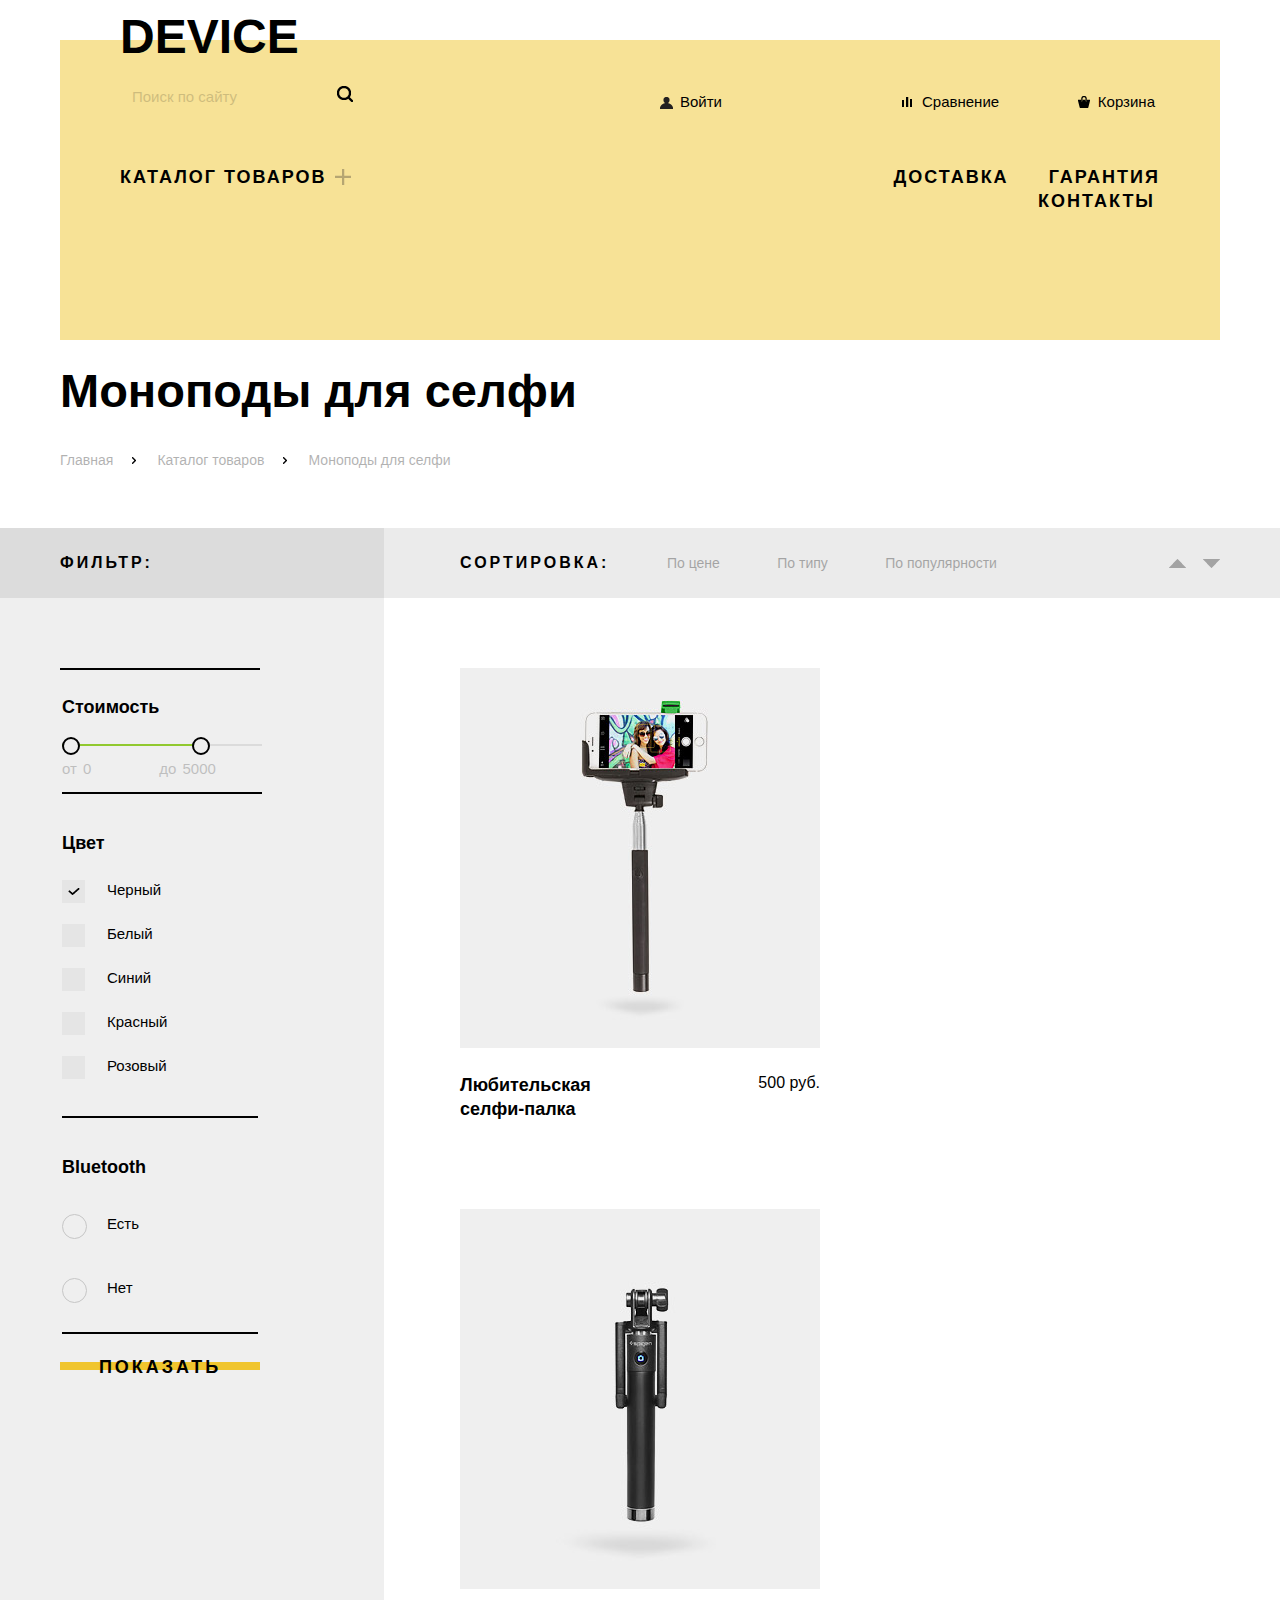
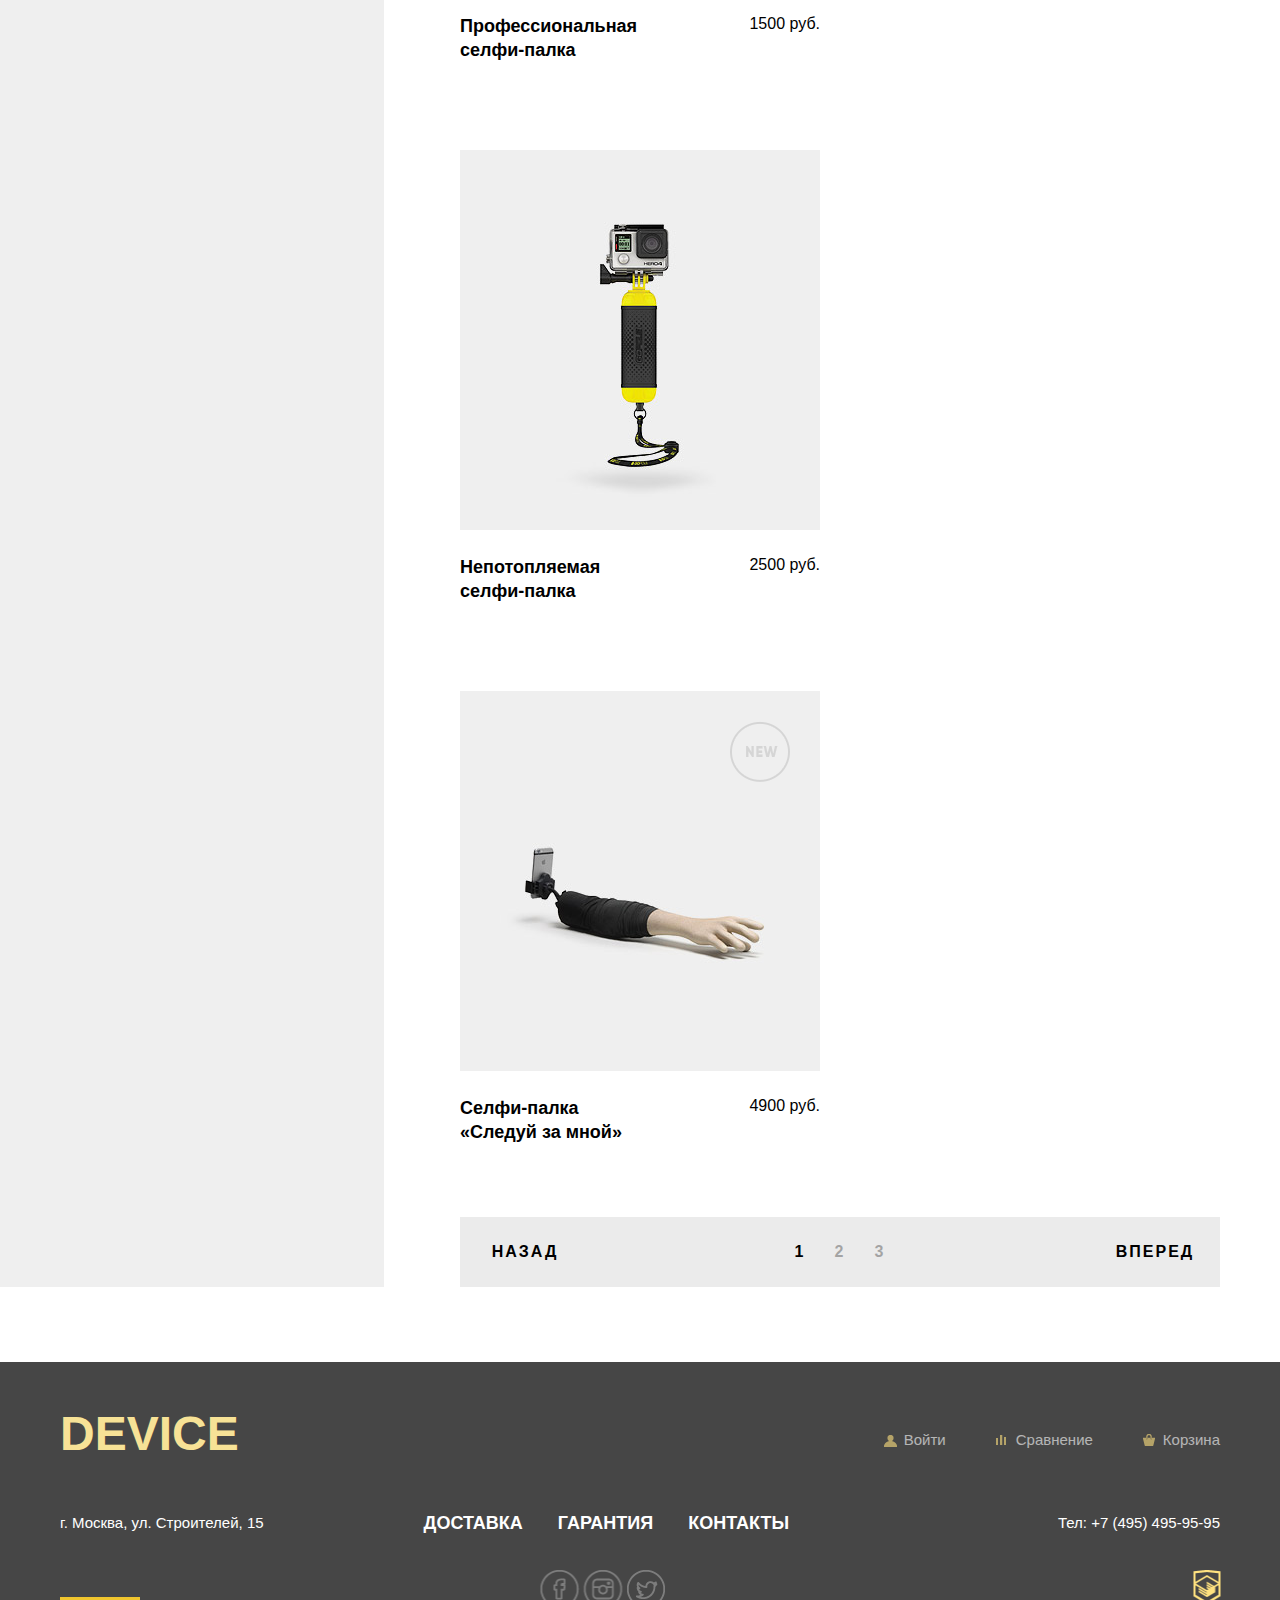
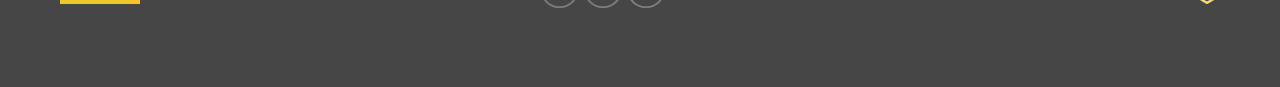
==== catalog.html @ f5bdd979 "состояние за 1 сентября" ====
<!DOCTYPE html>
<html lang="ru">
    <head>
        <meta charset="utf-8">
        <title>HTML Academy: Девайс</title>
        <link href="css/normalize.css" rel="stylesheet">
        <link href="css/style.css" rel="stylesheet">
    </head>
    <body class="body-catalog">
        <header class="main-header">
            <div class="container">
                <div class="yellow-bg">
                    <div class="header-wrapper">
                        <h1 class="logo"><a href="#">Device</a></h1>
                        <div class="user-block clearfix">
                            <div class="search">
                                <form name="search">                              
                                    <input class="search-field" type="search" placeholder="Поиск по сайту">
                                    <input class="find-btn" type="image" src="img/icon-search.png" value="Найти">
                                </form>
                            </div>
                            <ul class="breadcrumbs">
                                <li><a class="login" href="#">Войти</a></li>
                                <li><a class="compare" href="#">Сравнение</a></li>
                                <li><a class="cart" href="#">Корзина</a></li>
                            </ul>
                        </div>
                        <nav class="clearfix">
                            <a class="catalog" href="#">Каталог товаров</a>
                            <ul class="main-navigation">
                                <li>
                                    <a class="delivery" href="#">Доставка</a>
                                </li>
                                <li>
                                    <a class="warranty" href="#">Гарантия</a>
                                </li>
                                <li>
                                    <a class="contacts" href="#">Контакты</a>
                                </li>
                            </ul>
                        </nav>
                    </div>
                </div>
            </div>
        </header>
        <main class="clearfix">
            <div class="container">
                <h2 class="category-title">Моноподы для селфи</h2>
                <ul class="path">
                    <li><a href="#">Главная</a></li>
                    <li><a href="#">Каталог товаров</a></li>
                    <li><a href="#">Моноподы для селфи</a></li>
                </ul>
            </div>
            <div class="catalog-wrapper clearfix">
                <div class="filters-top-bg">
                    <div class="filters-top container clearfix">
                        <div class="filters-word">
                            <span>Фильтр:</span>
                        </div>
                        <div class="search-results-top">
                            <span>Сортировка:
                            <a class="sort-btn" href="#">По цене</a>
                            <a class="sort-btn" href="#">По типу</a>
                            <a class="sort-btn" href="#">По популярности</a>
                            </span>
                            <span class="sort-buttons">
                            <a class="sort-up" href="#"><img src="img/sort-up.png" width="17" height="9"></a>
                            <a class="sort-down" href="#"><img src="img/sort-down.png" width="17" height="9"></a>
                            </span>
                        </div>
                    </div>
                </div>
                <div class="container">
                <div class="filters clearfix">
                    <form name="filters" method="get">
                        <fieldset>
                            <legend class="price">Стоимость</legend>
                            <div class="price-range">
                                <div class="range-controls">
                                    <div class="scale">
                                        <div class="bar"></div>
                                    </div>
                                    <div class="toggle toggle-min"></div>
                                    <div class="toggle toggle-max"></div>
                                </div>
                                <div class="price-controls">
                                    <label>от <input type="text" name="min-price" value="0" readonly></label>
                                    <label>до <input type="text" name="max-price" value="5000" readonly></label>
                                </div>
                            </div>
                        </fieldset>
                        <fieldset>
                            <legend class="color">Цвет</legend>
                            <input type="checkbox" name="color-check-1" value="" id="check1" checked>
                            <label for="check1">Черный</label><br>
                            <input type="checkbox" name="color-check-2" value="" id="check2">
                            <label for="check2">Белый</label><br>
                            <input type="checkbox" name="color-check-3" value="" id="check3">
                            <label for="check3">Синий</label><br>
                            <input type="checkbox" name="color-check-4" value="" id="check4">
                            <label for="check4">Красный</label><br>
                            <input type="checkbox" name="color-check-5" value="" id="check5">
                            <label for="check5">Розовый</label>
                        </fieldset>
                        <fieldset class="bluetooth">
                            <legend>Bluetooth</legend>
                            <input type="radio" name="bt-radio-1" value="" id="radio1">
                            <label for="radio1">Есть</label><br>
                            <input type="radio" name="bt-radio-1" value="" id="radio2">
                            <label for="radio2">Нет</label><br>
                        </fieldset>
                        <button class="btn submit-btn" type="submit" value="">Показать</button>
                    </form>
                </div>
                <div class="search-results">
                    <article class="catalog-item">
                        <div class="item-actions">
                            <a href="#" class="item-btn btn">В корзину</a>
                            <a href="#" class="to-compare">Добавить к сравнению</a>
                        </div>
                        <a href="#"><img src="img/item-1.jpg" width="360" height="380"></a>
                        <div class="item-info">
                            <p class="catalog-item-title">Любительская селфи-палка</p>
                            <p class="catalog-item-price">500 руб.</p>
                        </div>
                    </article>
                    <article class="catalog-item">
                        <div class="item-actions">
                            <a href="#" class="item-btn btn">В корзину</a>
                            <a href="#" class="to-compare">Добавить к сравнению</a>
                        </div>
                        <a href="#"><img src="img/item-2.jpg" width="360" height="380"></a>
                        <div class="item-info">
                            <p class="catalog-item-title">Профессиональная селфи-палка</p>
                            <p class="catalog-item-price">1500 руб.</p>
                        </div>
                    </article>
                    <article class="catalog-item">
                        <div class="item-actions">
                            <a href="#" class="item-btn btn">В корзину</a>
                            <a href="#" class="to-compare">Добавить к сравнению</a>
                        </div>
                        <a href="#"><img src="img/item-3.jpg" width="360" height="380"></a>
                        <div class="item-info">
                            <p class="catalog-item-title">Непотопляемая селфи-палка</p>
                            <p class="catalog-item-price">2500 руб.</p>
                        </div>
                    </article>
                    <article class="catalog-item new-item">
                        <div class="item-actions">
                            <a href="#" class="item-btn btn">В корзину</a>
                            <a href="#" class="to-compare">Добавить к сравнению</a>
                        </div>
                        <a  href="#"><img src="img/item-4.jpg" width="360" height="380"></a>
                        <div class="item-info">
                            <p class="catalog-item-title">Селфи-палка «Следуй за мной»</p>
                            <p class="catalog-item-price">4900 руб.</p>
                        </div>
                    </article>
                    <div class="page-nav">
                        <a class="page-nav-btn page-prev" href="#">Назад</a>
                        <div class="page-number-wrapper">
                            <a class="page-nav-btn page-number active" href="#">1</a>
                            <a class="page-nav-btn page-number" href="#">2</a>
                            <a class="page-nav-btn page-number" href="#">3</a>
                        </div>
                        <a class="page-nav-btn page-next" href="#">Вперед</a>
                    </div>
                </div>
                    </div>
            </div>
        </main>
        <footer class="main-footer">
            <div class="container clearfix">
                <div class="footer-top clearfix">
                    <h2 class="footer-logo"><a href="#">Device</a></h2>
                    <ul class="breadcrumbs-footer">
                        <li><a class="login-footer" href="#">Войти</a></li>
                        <li><a class="compare-footer" href="#">Сравнение</a></li>
                        <li><a class="cart-footer" href="#">Корзина</a></li>
                    </ul>
                </div>
                <div class="footer-second clearfix">
                    <span class="address">г. Москва, ул. Строителей, 15</span>
                    <ul class="footer-nav">
                        <li><a href="#">Доставка</a></li>
                        <li><a href="#">Гарантия</a></li>
                        <li><a href="#">Контакты</a></li>
                    </ul>
                    <span class="footer-phone">Тел: +7 (495) 495-95-95</span>
                </div>
                <div class="footer-third clearfix">
                    <div class="line-container">
                        <div class="footer-line">
                        </div>
                    </div>
                    <div class="footer-social">
                        <a class="social-btn social-btn-fb" href="#">Фейсбук</a>
                        <a class="social-btn social-btn-inst" href="#">Инстаграм</a>
                        <a class="social-btn social-btn-twi" href="#">Твиттер</a>
                    </div>
                    <div class="footer-copyright">
                        <a class="copyright icon-copyright" href="https://htmlacademy.ru"></a>
                    </div>
                </div>
            </div>
        </footer>
    </body>
</html>
---- css/style.css ----
.clearfix::after {
  content: "";
  display: table;
  clear: both;
}

body {
    min-width: 1160px;
    font-size: 15px;
    line-height: 24px;
    color: #000000;
    font-weight: normal;
    font-family: "Open Sans", "Arial", sans-serif;
    
}


.sprite {
    background-image: url(spritesheet.png);
    background-repeat: no-repeat;
    display: block;
}

.sprite-icon-cart {
    width: 12px;
    height: 12px;
    background-position: -5px -5px;
}

.sprite-icon-cart-footer {
    width: 12px;
    height: 12px;
    background-position: -5px -27px;
}

.sprite-icon-cart-footer-down {
    width: 12px;
    height: 12px;
    background-position: -5px -49px;
}

.sprite-icon-cart-footer-hvr {
    width: 12px;
    height: 12px;
    background-position: -5px -71px;
}

.sprite-icon-checkbox {
    width: 12px;
    height: 7px;
    background-position: -5px -93px;
}

.sprite-icon-compare {
    width: 10px;
    height: 10px;
    background-position: -5px -110px;
}

.sprite-icon-compare-footer {
    width: 10px;
    height: 10px;
    background-position: -5px -130px;
}

.sprite-icon-compare-footer-down {
    width: 10px;
    height: 10px;
    background-position: -5px -150px;
}

.sprite-icon-compare-footer-hvr {
    width: 10px;
    height: 10px;
    background-position: -5px -170px;
}

.sprite-icon-facebook {
    width: 39px;
    height: 38px;
    background-position: -5px -190px;
}

.sprite-icon-facebook-down {
    width: 39px;
    height: 38px;
    background-position: -5px -238px;
}

.sprite-icon-facebook-hvr {
    width: 39px;
    height: 38px;
    background-position: -5px -286px;
}

.sprite-icon-htmlacademy {
    width: 27px;
    height: 34px;
    background-position: -5px -334px;
}

.sprite-icon-htmlacademy-down {
    width: 27px;
    height: 34px;
    background-position: -5px -378px;
}

.sprite-icon-htmlacademy-hvr {
    width: 27px;
    height: 34px;
    background-position: -5px -422px;
}

.sprite-icon-inst {
    width: 39px;
    height: 38px;
    background-position: -5px -466px;
}

.sprite-icon-inst-down {
    width: 39px;
    height: 38px;
    background-position: -5px -514px;
}

.sprite-icon-inst-hvr {
    width: 39px;
    height: 38px;
    background-position: -5px -562px;
}

.sprite-icon-radiocheck {
    width: 9px;
    height: 9px;
    background-position: -5px -610px;
}

.sprite-icon-search {
    width: 16px;
    height: 16px;
    background-position: -5px -629px;
}

.sprite-icon-twitter {
    width: 38px;
    height: 38px;
    background-position: -5px -655px;
}

.sprite-icon-twitter-down {
    width: 38px;
    height: 38px;
    background-position: -5px -703px;
}

.sprite-icon-twitter-hvr {
    width: 38px;
    height: 38px;
    background-position: -5px -751px;
}

.sprite-icon-user {
    width: 13px;
    height: 12px;
    background-position: -5px -799px;
}

.sprite-icon-user-footer {
    width: 13px;
    height: 12px;
    background-position: -5px -821px;
}

.sprite-icon-user-footer-down {
    width: 13px;
    height: 12px;
    background-position: -5px -843px;
}

.sprite-icon-user-footer-hvr {
    width: 13px;
    height: 12px;
    background-position: -5px -865px;
}

.logo {
    margin-top: 15px;
    margin-bottom: 35px;
    font-family: "Gilroy", "Arial", sans-serif;
    font-size: 48px;
    text-transform: uppercase;
    font-weight: bolder;
}

.logo a {
    font: inherit;
    text-decoration: inherit;
    color: inherit;
}

.logo a:hover {
    color: #464646;
}

.logo a:active {
    color: #666666;
}

h2,
h3  {
    font-family: "Gilroy", "Arial", sans-serif;
    font-size: 47px;    
    font-weight: bolder;    
}

.user-block {
    margin-bottom: 45px;
}

.search {
/*    width: 300px;*/
    float: left;
}


.search-field {
    border: none;
    opacity: 0.3;
    margin-left: 10px;
    background-color: transparent;
}

.search-field:focus {
    outline: none;    
    opacity: 1;
    background-color: transparent;
    width: 355px;
    border-bottom: 2px solid #000000;
    padding-bottom: 5px;
}

.search-field:focus::after {
    
}

/*
.find-btn {
    background-color: transparent;
    border: 2px solid #000000;
    outline: none;
    width: 85px;
    height: 50px;   
}
*/



.breadcrumbs {
    float: right;
    width: 500px;
    font-size: 0;
    margin: 0;
    padding: 0;
    text-decoration: none;
    list-style: none;
}

.breadcrumbs li {    
    display: inline;
    vertical-align: top;
    font-size: 15px;
    line-height: 36px;
    float: left;
}

.breadcrumbs li:hover {
    opacity: 0.6;
}

.breadcrumbs li:active {
    opacity: 0.3;
}

.breadcrumbs li:nth-child(1) {    
    display: block;
    float: left;
    padding-left: 20px;
}

.breadcrumbs li:nth-child(2) {
    display: block;
    float: left;
    margin-left: 200px;
}

.breadcrumbs li:last-child {
    padding-right: 0;
    display: block;
    float: right;
}

.breadcrumbs li::after {
    padding-right: 20px;
}

.breadcrumbs a {
    text-decoration: none;
    color: #000000;
}

.cart {
    position: relative;
    padding-right: 5px;
}

.cart::before {
    content: "";
    position: absolute;
    top: 50%;
    margin-top: -6px;
    left: -20px;
    width: 12px;
    height: 12px;
    background: transparent url("../img/sprite.png") no-repeat;
    background-position: -5px -5px;
}

.compare {
    position: relative;
    margin-left: 0px;
}

.compare::before {
    content: "";
    position: absolute;
    top: 25%;
    left: -20px;
    width: 10px;
    height: 10px;
    background: transparent url("../img/sprite.png");
    background-position: -5px -110px;
}

.login {
    position: relative;
}

.login::before {
    content: "";
    position: absolute;
    top: 25%;
    left: -20px;
    width: 13px;
    height: 12px;
    background: transparent url("../img/sprite.png");
    background-position: -5px -799px;
}

nav {
    margin-bottom: 60px;
    min-height: 20px;
    width: 1040px;
}

.main-navigation {
    width: 500px;
    display: block;
    float: right;
    text-align: left;
    font-size: 0;
    margin: 0;
    padding: 0;
    
    text-decoration: none;
    list-style: none; 
    text-align: right;
}

.main-navigation li {
    font-size: 18px;
    font-family: "Gilroy", "Arial", sans-serif;
    font-weight: bold;
    text-transform: uppercase;
    display: inline-block;
    vertical-align: top;
    margin-left: 30px;
}

.main-navigation a {
    text-decoration: none;
    color: #000000;
    letter-spacing: 2px;
}

.main-navigation a:hover {
    opacity: 0.6;
}

.main-navigation a:active {
    opacity: 0.3;
}

.main-navigation li:first-child {
    margin-left: 0;
}

.catalog {
    position: relative;
    float: left;
    
    font-size: 18px;
    font-family: "Gilroy", "Arial", sans-serif;
    font-weight: bold;
    text-transform: uppercase;
    display: inline-block;
    vertical-align: top;
    text-decoration: none;
    color: #000000;
    letter-spacing: 2px;
}

.catalog::after {
    position: absolute;
    content: "";
    top: 15%;
    right: -25px;;
    width: 16px;
    height: 16px;
    background: transparent url(../img/icon-plus.png);
    opacity: 0.3;
}

.catalog:hover {
    opacity: 0.6;
}

.catalog:active {
    opacity: 0.3;
}

.catalog:hover::after {
    opacity: 0.6;
}

.delivery {
    
}

.warranty {
    margin-left: 10px;
}

.contacts {
    padding-right: 5px;
    margin-left: 100px;
}

.main-navigation:first-child {
    display: inline-block;
    float: left;
}

.container {
    width: 1160px;
    margin: 0 auto;
    z-index: 1;
}

.yellow-bg {
    background-color: #f7e296;
    background-size: cover;
    height: 300px;
    margin-top: 40px;
}

.header-wrapper {
    position: relative;
    top: -15px;
    padding-left: 60px;
    padding-right: 60px;
}






/*_______________________________*/

.btn {
    color: #000000;
    display: inline-block;
    font-size: 18px;
    font-weight: bold;
    height: 40px;
    line-height: 40px;
    letter-spacing: 3px;
    text-decoration: none;
    position: relative;
    text-align: center;
    font-family: "Gilroy", "Arial", sans-serif;
    text-transform: uppercase;
    width: 220px;    
}

.btn::before {
    content: "";
    position: absolute;
    left: 0;
    right: 0;
    background-color: #f0c52e;
    top: 16px;
    bottom: 16px;
    transition-duration: 0.25s;
    transition-property: top bottom;
    z-index: -1;
}

.btn:hover::before {
    top: 0;
    bottom: 0;
}

.btn:active {
    color: #686868;
}

.btn-container {
    height: 40px;
}


.index-content .btn {
    width: 260px;
}

/*РАЗМЕТКА СЛАЙДЕРА----------------------------------------------------*/

.slider {
    width: 1040px;
    margin: 0 auto;
    position: relative;
    top: -30px;
}

.elements {
    position: relative;
    
}

.slide-line {
    position: absolute;
    top: -45px;
    left: 0;
    display: inline-block;
    width: 100px;
    height: 7px;
    background-color: #ffffff;
}

.slide-number {
    position: absolute;
    top: -95px;
    right: 0;
    display: inline-block;
    font-size: 179px;
    color: #ffffff;
    font-family: "Gilroy", "Arial", sans-serif;
    font-weight: bold;
    line-height: 179px;
    text-align: right;
    letter-spacing: 0;
}

.slide {
    min-height: 485px;
    background-repeat: no-repeat;
    background-position: 0 0;
    transition: left 0.5s ease;
    z-index: 2000;
}

.slide1 {
    background-image: url("../img/slider-1.png");
}

.slide2 {
    background-image: url("../img/slider-2.png");
}

.slide3 {
    background-image: url("../img/slider-3.png");
}

.slide-text {
    width: 500px;
    float: right;
}

.slide-title {
    font-size: 47px;
    font-family: "Gilroy", "Arial", sans-serif;
    font-weight: bold;
    line-height: 47px;
}

.slide-text p {
    font-size: 15px;
    font-family: "Open Sans", "Arial", sans-serif;
    line-height: 30px;
    color: #464646;
}

.slider input[type="radio"] {
    display: none;
}

.slider-controls {
    position: relative;
    text-align: center;
    width: 500px;
    margin-top: 55px;
}

.slider-controls a {
    width: 200px;
    float: left;
}

.toggles {
    position: absolute;
    right: 0;
    top: 17px;
}

.toggles label {
    display: inline-block;
    vertical-align: top;
    width: 5px;
    height: 5px;
    margin: 0 23px;
    border: 3px solid #000000;
    opacity: 0.3;
    border-radius: 50%;
    cursor: pointer;
}

.slider-controls label:hover {
    opacity: 0.6;
}

.slider-controls label:active,
.slider-controls label:checked {
    opacity: 1;
}

.slider-controls {
    position: relative;
    width: 500px;
    height: 40px;
    right: 0;
    top: 40%;
}

.slider-controls a {
    position: absolute;
    left: 0;
}

.toggles {
    position: absolute;
    right: 0;
}

.slide-feature {
    display: inline-block;
    vertical-align: top;
    margin-top: 65px;
    margin-right: 25px;
}

.slide-feature p:nth-child(1) {
    font-size: 36px;
    font-family: "Gilroy", "Arial", sans-serif;
    color: #000000;
    margin-bottom: 20px;
}

.slide-feature p:nth-child(2) {
    font-size: 13px;
    font-family: "Open Sans", "Arial", sans-serif;
    line-height: 20px;
    letter-spacing: 1px;
    color: #464646;
}

.slide {
    display: none;
}

#btn-1:checked ~ .slides .slide:nth-child(1) {
  display: block;
}

#btn-2:checked ~ .slides .slide:nth-child(2) {
  display: block;
}

#btn-3:checked ~ .slides .slide:nth-child(3) {
  display: block;
}
/*------------------------------------*/

.categories {    
    margin-top: 115px; 
    
}

.categories-item {
    float: left;
    display: block;
    width: 160px;
    height: 160px;
    background-color: #f7e296;
    margin-right: 40px;    
}

.categories-item:hover {
    background-color: #f0c52e;
}

.categories-item img:active {
    opacity: 0.3;
}

.categories-item:last-child {
   margin-right: 0;
}

.categories-item {    
    margin-bottom: 190px;    
}

.categories-item a {
    display: block;
    float: left;
    color: #000000;
    font-size: 18px;
    font-family: "Gilroy", "Arial", sans-serif;
    font-weight: bold;
    
    text-decoration: none;
    
}

.categories-item-icon {
    margin-bottom: 40px;
}


/*ВТОРОЙ СЛАЙДЕР*/

.gray-bg {
    margin-top: 90px;
    background-color: #e5e5e5;
    max-height: 290px;
    z-index: -2;
}

.serv-wrapper {
    position: relative;
    top: -100px;
    z-index: 0;
}

.services {
    margin-bottom: 100px;
}

.services-btn {
    float: left;
    margin-top: 80px;
    width: 280px;
    z-index: 10;
}

.services-btn .btn:active::before {
    width: 280px;
    color: #f0c52e;
    background-color: #000000;
    transition-duration: 0.25s;
    transition-property: top bottom;
}

.vertical-line {
    float: left;
    display: inline-block;
    width: 8px;
    height: 320px;
    background-color: #000000;
}

.services-info {
    float: left;
    margin-top: 80px;
    padding-top: 0;
    margin-left: 110px;
    max-width: 500px;
}

.services-title {
    margin-top: 0;
    margin-top: 5px;
    margin-bottom: 25px;
    font-family: "Gilroy", "Arial", sans-serif;
    font-size: 47px;
    font-weight: bold;
}

.services-info p {
    font-size: 15px;
    font-family: "Open Sans", "Arial", sans-serif;
    line-height: 30px;
    font-weight: lighter;
}

.services-image {
    float: right;
    margin-top: 80px;
    margin-left: 10px;
}


.service-btn .btn {
    background-color: #f0c52e;
}

.serv-btn {
    width: 160px;
}

.serv-btn:hover::before {
    width: 280px;
    color: #f0c52e;
    background-color: #000000;
    transition-duration: 0.25s;
    transition-property: top bottom;
}

#sbtn-1:checked ~ .serv-wrapper .sbtn-1 {
    width: 280px;
    background-color: #000;
    color: #f0c52e;
}

#sbtn-2:checked ~ .serv-wrapper .sbtn-2 {
    width: 280px;
    background-color: #000;
    color: #f0c52e;
}

#sbtn-3:checked ~ .serv-wrapper .sbtn-3 {
    width: 280px;
    background-color: #000;
    color: #f0c52e;
}

.services-btn ul {
    list-style: none;
    padding: 0;
    margin: 0;
}

.services-btn li {
    margin-bottom: 25px;
}

.services-btn a {
    z-index: 0;
}

.services-btn a:hover {
    color: #f0c52e;
}


.services-slide {
    display: none;
}

#sbtn-1:checked ~ .serv-wrapper .services-slide:nth-child(1) {
  display: block;
}

#sbtn-2:checked ~ .serv-wrapper .services-slide:nth-child(2) {
  display: block;
}

#sbtn-3:checked ~ .serv-wrapper .services-slide:nth-child(3) {
  display: block;
}


/*---------------------------------------------*/

.brands-block {
    margin-left: auto;
    margin-right: auto;
    margin-bottom: 110px;
}

.brands-block img {
    float: left;
    display: block;
    margin-right: 40px;
}

.brands-block img:last-child {
    margin-right: 0;
}

.dji:hover {
    background: url("../img/brand-1-hvr.png");
}

.sp:hover {
    background: url("../img/brand-2-hvr.png");
}

.gopro:hover {
    background: url("../img/brand-3-hvr.png");
}

.vive:hover {
    background: url("../img/brand-4-hvr.png");
}

.index-content p {
    font: inherit;
    line-height: 30px;
    color: #464646;
}


.index-content-left ul {
    font-weight: bold;
    font-family: "Gilroy", "Arial", sans-serif;
    font-size: 16px;
    line-height: 40px;    
}

.index-content-left {
    position: relative;
    float: left;
    width: 500px;
    margin-right: 100px;
    min-height: 588px;
}

.index-content-left > p {
    margin-bottom: 40px;
}


.index-content-right {
    position: relative;
    float: right;
    width: 560px;
    min-height: 588px;
}

.index-content-right > p {
    margin-bottom: 45px;
}

.index-content-right img {
    margin-bottom: 80px;
}

.index-content {
    margin-bottom: 90px;
}

.index-content .btn-container {
    position: absolute;
    bottom: 0;    
}

.index-content a {    
    line-height: 40px;
}

.index-content .btn {
    width: 260px;
}

.main-footer {
    height: 325px;
    background-color: #464646;
    margin-top: 75px;
}

.footer-top {
    padding-top: 60px;
    margin-bottom: 25px;
}


.footer-logo {
    float: left;
    width: 160px;
    margin-top: 0;
    font-size: 48px;
}

.footer-logo a {
    color: #f7e296;
    text-decoration: none;
    font-family: "Gilroy", "Arial", sans-serif;
    font-size: 48px;
    text-transform: uppercase;
    font-weight: bolder;
}

.footer-logo a:hover {
    color: #f0c52e;
}

.footer-logo a:active {
    opacity: 0.3;
}

.breadcrumbs-footer {
    float: right;
    max-width: 700px;
    font-size: 0;
    margin: 0;
    padding: 0;
    list-style: none;
}

.breadcrumbs-footer li {
    display: inline-block;
    vertical-align: top;
    font-size: 15px;
    line-height: 36px;
}

.breadcrumbs-footer a {
    color: #ffffff;
    text-decoration: none;
    opacity: 0.6;
}

.breadcrumbs-footer a:hover {
    opacity: 1;
}

.breadcrumbs-footer a:active {
    opacity: 0.3;
}

.cart-footer {
    position: relative;
    margin-left: 70px;
}

.cart-footer::before {
    content: "";
    position: absolute;
    top: 50%;
    margin-top: -6px;
    left: -20px;
    width: 12px;
    height: 12px;
    background: transparent url("../img/sprite.png") no-repeat;
    background-position: -5px -27px;
}

.compare-footer {
    position: relative;
    margin-left: 70px;
}

.compare-footer::before {
    content: "";
    position: absolute;
    top: 25%;
    left: -20px;
    width: 10px;
    height: 10px;
    background: transparent url("../img/sprite.png");
    background-position: -5px -130px;
}

.login-footer {
    position: relative;    
}

.login-footer::before {
    content: "";
    position: absolute;
    top: 25%;
    left: -20px;
    width: 13px;
    height: 12px;
    background: transparent url("../img/sprite.png");
    background-position: -5px -821px;
}

.address {
    float: left;
    display: block;
    margin-right: 160px;
    color: #ffffff;
}

.footer-nav {    
    font-size: 0;
    margin: 0;
    padding: 0;
    text-decoration: none;
    list-style: none;
}
.footer-nav li {
    float: left;
    font-size: 18px;
    margin-right: 35px;
}

.footer-nav li:last-child {
    margin-right: 0;
}

.footer-nav a {
    color: #ffffff;
    text-transform: uppercase;
    font-weight: bold;
    font-family: "Gilroy", "Arial", sans-serif;
    text-decoration: none;
}

.footer-nav a:hover {
    opacity: 0.6;
}

.footer-nav a:active {
    opacity: 0.3;
}

.footer-phone {
    float: right;
    color: #ffffff;
}

.footer-social {
    float: left;
}

.social-btn {
    display: inline-block;
    vertical-align: top;
    position: relative;
    font-size: 0;
    text-align: center;
    text-decoration: none;
    width: 39px;
    height: 38px;
    
}

.social-btn::before {
    content: "";
    position: absolute;
    top: 50%;
    left: 50%;
    transform: translate(-50%, -50%);
    background: url("../img/sprite.png");
}

.social-btn-fb::before {
    width: 39px;
    height: 38px;
    background-position: -5px -190px;
}

.social-btn-fb:hover::before {
    width: 39px;
    height: 38px;
    background-position: -5px -286px;
}

.social-btn-fb:active::before {
    width: 39px;
    height: 38px;
    background-position: -5px -286px;
    opacity: 0.1;
}

.social-btn-inst::before {
    width: 39px;
    height: 38px;
    background-position: -5px -466px;
}

.social-btn-inst:hover::before {
    width: 39px;
    height: 38px;
    background-position: -5px -562px;
}

.social-btn-inst:active::before {
    width: 39px;
    height: 38px;
    background-position: -5px -562px;
    opacity: 0.1;
}

.social-btn-twi::before {
    width: 38px;
    height: 38px;
    background-position: -5px -655px;
}

.social-btn-twi:hover::before {
    width: 38px;
    height: 38px;
    background-position: -5px -751px;
}

.social-btn-twi:active::before {
    width: 38px;
    height: 38px;
    background-position: -5px -751px;
    opacity: 0.1;
}

.footer-copyright {
    float: right;
}

.copyright {
    display: inline-block;
    vertical-align: top;
    position: relative;
    font-size: 0;
    text-align: center;
    text-decoration: none;
    width: 27px;
    height: 34px;
}

.copyright::before {
    content: "";
    position: absolute;
    top: 50%;
    left: 50%;
    transform: translate(-50%, -50%);
    background: url("../img/sprite.png");
}

.icon-copyright::before {
    width: 27px;
    height: 34px;
    background-position: -5px -334px;
}

.icon-copyright:hover::before {
    width: 27px;
    height: 34px;
    background-position: -5px -422px;
}

.icon-copyright:active::before {
    width: 27px;
    height: 34px;
    background-position: -5px -422px;
    opacity: 0.3;
}

.footer-third {
    position: relative;
    margin-top: 35px;
    margin-bottom: 60px;
}

.footer-line {
    margin-top: 27px;
    width: 80px;
	height: 7px;
	background: #f0c52e;
    float: left;
    margin-right: 400px;
}

.line-container {
    position: relative;
    height: 34px;
    float: left;
}

/* CATALOG.HTML */

/*
.body-catalog {
    background: linear-gradient(to left, #ffffff 70%, #efefef 30%);
    background-position: top center;
    background-size: auto, 1000px;
}
*/

.path {
    display: block;
    margin-bottom: 50px;
    list-style: none;
    padding-left: 0;
}

.path li {
    display: inline-block;
    position: relative;
}

.path li::after {
    content: "";
    position: absolute;
    top: 15px;
    right: 17px;
    width: 4px;
    height: 7px;
    background: url("../img/icon-path.png") no-repeat;    
}

.path li:last-child::after {
    background: none;
}

.path a {
    text-decoration: none;
    margin-right: 40px;
    color: #000000;
    font-size: 14px;
    line-height: 36px;
    opacity: 0.3;
}

.path a:hover {
    opacity: 0.6;
}

.path a:active {
    opacity: 0.1;
}

.filters-top-bg {
    background-color: rgba(0, 0, 0, 0.08);
}

.catalog-wrapper {
    background: linear-gradient(to left, #ffffff 70%, #efefef 30%);
    z-index: -10;
    
}

.filters-word {
    float: left;
    width: 200px;
    height: 70px;
}

.filters-word span{
    line-height: 70px;
    font-family: "Gilroy", "Arial", sans-serif;
    font-size: 16px;
    font-weight: bold;
    text-transform: uppercase;
    letter-spacing: 3px;
}

.filters {
    
}


.search-results-top {
    width: 760px;
    height: 70px;
    line-height: 70px;
    float: right;
}

.search-results-top span {
    line-height: 70px;
    font-family: "Gilroy", "Arial", sans-serif;
    font-size: 16px;
    font-weight: bold;
    text-transform: uppercase;
    letter-spacing: 3px;
    
}

.search-results-top a {
    text-transform: none;
    color: #000000;
    font-size: 14px;
    font-weight: normal;
    letter-spacing: 0;
    padding: 0 25px;
    text-decoration: none;
    opacity: 0.3;
}

.search-results-top a:first-child {
    padding-left: 50px;
}

.search-results-top a:hover {
    opacity: 0.6;
}

.search-results-top a:active {
    opacity: 1;
}

.sort-buttons {
    float: right;
}

.sort-buttons a {
    padding: 0;
}

.sort-buttons a:first-child {
    padding-left: 0;
}

.sort-buttons a:last-child {
    margin-left: 10px;
}

.filters {
    position: relative;
    float: left;
    width: 200px;
}

.filters legend {
    font-size: 18px;
    font-weight: bold;
    font-family: "Gilroy", "Arial", sans-serif;
    color: #000000;
    margin-bottom: 25px;
}



/*
.filters p {
    width: 270px;
    height: 70px;
    text-transform: uppercase;
    font-weight: bold;
    font-family: "Gilroy", "Arial", sans-serif;
    background-color: #efefef;
}
*/

.price-range {
    width: 200px;
    margin-bottom: 10px;
    padding: 0;
}

.range-controls {
    position: relative;
    margin-bottom: 10px;
}

.range-controls .scale {
    height: 2px;
    background-color: #dbdbdb;
}

.range-controls .bar {
    height: 2px;
    width: 70%;
    background-color: #91c92f;
}

.range-controls .toggle {
    position: absolute;
    top: -7px;
    left: 0;
    width: 14px;
    height: 14px;
    border: 2px solid #000000;
    border-radius: 50%;
    background-color: #eeeeee;
    cursor: pointer;
}

.range-controls .toggle-min {
  left: 0;
}

.range-controls .toggle-max {
  left: 130px;
}

.price-controls {
    opacity: 0.2;
}

.price-controls input {
    border: none;
    background-color: transparent;
    width: 70px;
}

input[type="checkbox"] {
    display: none;
}

input[type="checkbox"] + label {
    display: block;
    line-height: 20px;
    padding-left: 45px;
    position: relative;
    cursor: pointer;
}

input[type="checkbox"] + label::before {
    content: "";
    display: block;
    width: 23px;
    height: 23px;
    border: none;
    background-color: #e5e5e5;
    position: absolute;
    top: 0;
    left: 0;
}

input[type="checkbox"]:checked + label::after {
    content: "";
    width: 12px;
    height: 7px;
    position: absolute;
    top: 8px;
    left: 6px;
    background: url("../img/sprite.png") no-repeat;
    background-position: -5px -93px;
}

input[type="radio"] {
    display: none;
}

input[type="radio"] + label {
    display: block;
    margin: 10px 0;
    line-height: 20px;
    padding-left: 45px;
    position: relative;
    cursor: pointer;
}

input[type="radio"] + label::before {
    content: "";
    display: block;
    width: 23px;
    height: 23px;
    border: 1px solid #c6c6c6;
    border-radius: 20px;
    position: absolute;
    top: 0;
    left: 0;
}

input[type="radio"]:checked + label::after {
    content: "";
    position: absolute;
    top: 8px;
    left: 8px;
    width: 9px;
    height: 9px;
    background: url("../img/sprite.png") no-repeat;
    background-position: -5px -610px;
}

.filters {
    margin-top: 70px;
    border-top: 2px solid #000000;
}

.filters fieldset {
    border: none;
    border-bottom: 2px solid #000000;
    margin-bottom: 12px;
    padding: 0;
}

.filters legend:first-child {
    padding-top: 25px;
}

fieldset label:last-child {
    margin-bottom: 40px;
    border-bottom: none;
}

.bluetooth {
    border: none;
}

.submit-btn {
    border: none;
    width: 200px;
    background-color: transparent;
    cursor: pointer;
    z-index: 1;
}

.search-results {
    float: right;
    width: 760px;
}


.catalog-item {
    display: inline-block;
    position: relative;
    margin-top: 70px;
}

.item-actions {
    position: absolute;
    top: 0;
    left: 0;
    width: 360px;
    height: 380px;
    text-align: center;
    color: black;
    opacity: 0;
}

.catalog-item:hover .item-actions {
    cursor: pointer;
    opacity: 1;
    background-color: rgba(255, 255, 255, 0.6);
}

.item-actions a {
    display: block;
    width: 200px;
    top: 160px;
    left: 90px;
    z-index: 2;
}

.item-btn {
    width: 200px;
    opacity: 2;
}

.item-btn::before {
    content: "";
    position: absolute;
    left: 0;
    right: 0;
    background-color: #f0c52e;
    top: 16px;
    bottom: 16px;
    transition-duration: 0.25s;
    transition-property: top bottom;
    z-index: -1;
}

.to-compare {
    display: block;
    font-size: 13px;
    color: #000000;
    opacity: 1;
    font-family: "Open Sans", sans-serif;
    text-decoration: none;
    line-height: 36px;
    margin-top: 160px;
    margin-left: 90px;
}


.item-image {
    overflow: hidden;
    width: 360px;
    height: 380px;
}

.new-item::before {
    content: "";
    position: absolute;
    top: 30px;
    right: 30px;
    width: 60px;
    height: 61px;
    background: url("../img/icon-new.png") no-repeat;
    z-index: 1;
    opacity: 0.1;
}

.catalog-item:nth-child(odd) {
    margin-right: 36px;
}

.item-info {
    
}

.catalog-item-title {
    width: 180px;
    font-weight: bold;
    font-family: "Gilroy", "Arial", sans-serif;
    font-size: 18px;
    display: block;
    float: left;
}

.catalog-item-price {
    font-size: 16px;
    display: block;
    float: right;
}

.page-nav {
    margin-top: 55px;
    width: 760px;
    height: 70px;
    background-color: #ebebeb;
    display: flex;
    z-index: 0;
}

.page-nav-btn {    
    line-height: 70px;
    text-transform: uppercase;
    text-decoration: none;
    font-family: "Gilroy", "Arial", sans-serif;
    font-weight: bold;
    font-size: 16px;
    color: #000000;
    letter-spacing: 2px;
}

.page-prev {
    width: 130px; 
    text-align: center;
    position: relative;    
}

.page-prev:hover::before {
    content: "";
    position: absolute;
    top: 0;
    left: 0;
    width: 130px;
    height: 70px;
    background-color: #000000;
    opacity: 0.08;
}

.page-prev:active {
    opacity: 0.3;
}

.page-next {
    width: 130px;
    text-align: center;
    position: relative;
}

.page-next:hover::before {
    content: "";
    position: absolute;
    top: 0;
    left: 0;
    width: 130px;
    height: 70px;
    background-color: #000000;
    opacity: 0.08;
}

.page-next:active {
    opacity: 0.3;
}



.page-number-wrapper {    
    width: 500px;
    display: inline-flex;
    flex-wrap: nowrap;
    justify-content: center;    
}

.page-number {    
    width: 40px;
    text-align: center;
    opacity: 0.3;    
}

.page-number:hover {
    display: table-cell;
    text-align: center;
    opacity: 0.6;
}

.page-number:active {
    display: table-cell;
    text-align: center;
    opacity: 1;
}

.page-nav .active {
    display: table-cell;
    text-align: center;
    opacity: 1;
}
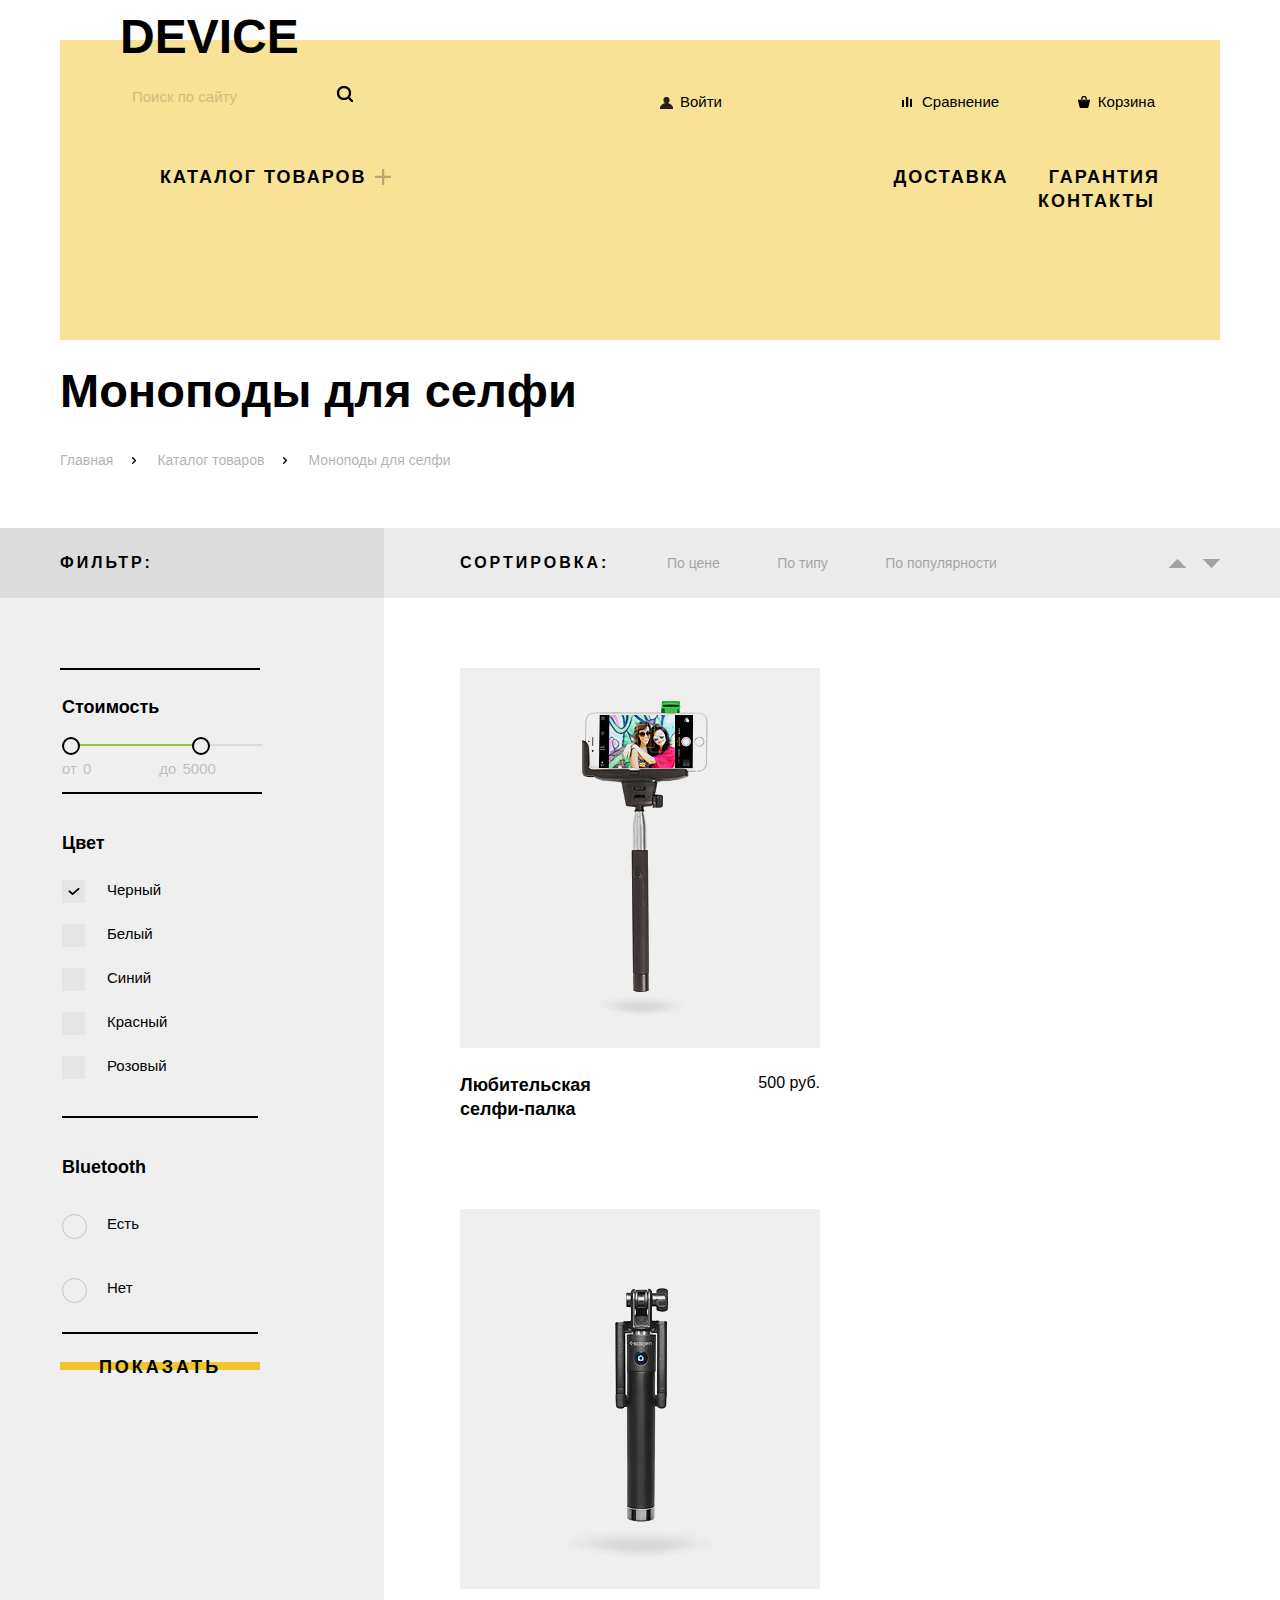
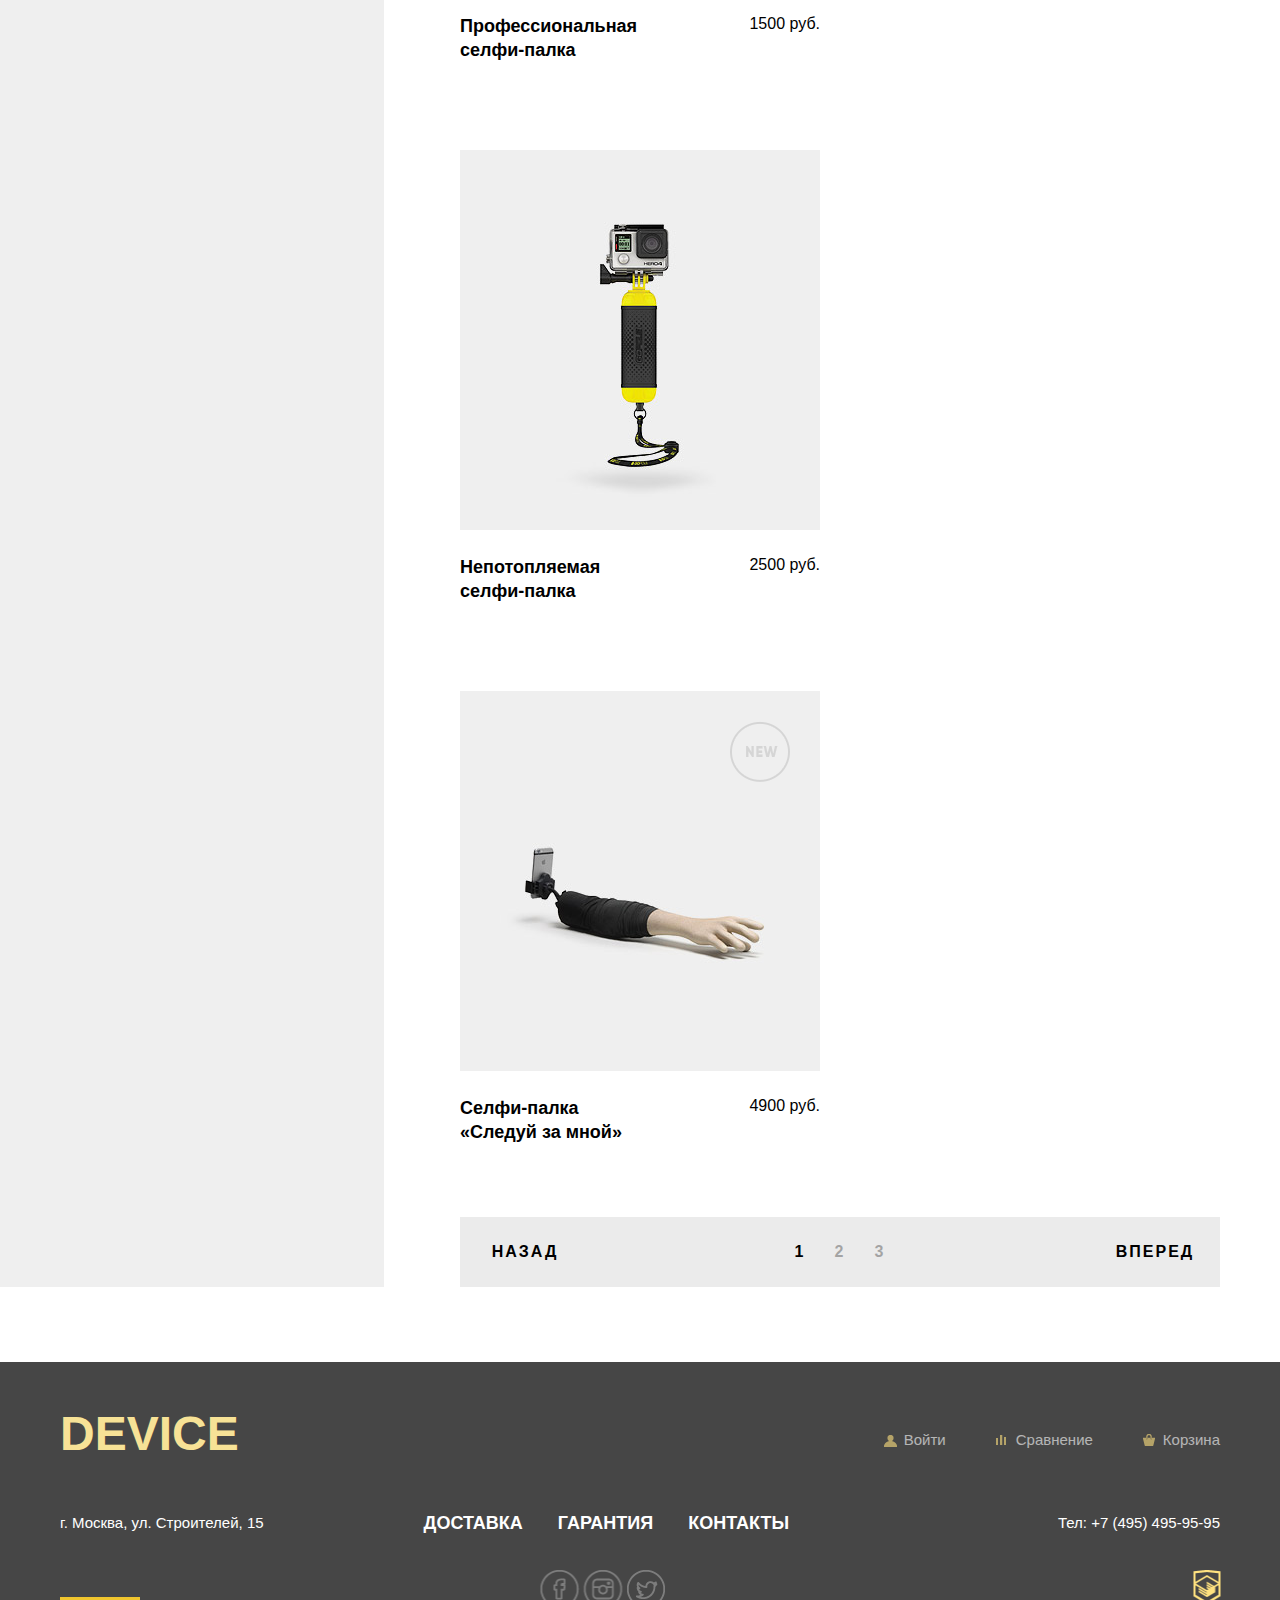
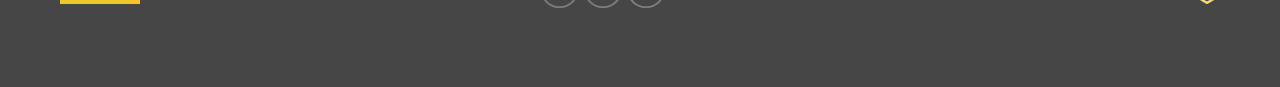
==== commit f6bbd147: "выпадающее меню и попах на js" ====
--- a/catalog.html
+++ b/catalog.html
@@ -26,7 +26,25 @@
                             </ul>
                         </div>
                         <nav class="clearfix">
-                            <a class="catalog" href="#">Каталог товаров</a>
+                            <ul class="catalog-navigation">
+                          <li>
+                              <a class="catalog" href="#">Каталог товаров</a>
+                              <ul class="catalog-drop">
+                                  <div class="column-1">
+                                      <li><a href="#">Виртуальная реальность</a></li>
+                                      <li><a href="#">Моноподы для селфи</a></li>
+                                      <li><a href="#">Экшн-камеры</a></li>
+                                  </div>
+                                  <div class="column-2">
+                                      <li><a href="#">Фитнес-браслеты</a></li>
+                                      <li><a href="#">Умные часы</a></li>
+                                  </div>
+                                  <div class="column-3">
+                                      <li><a href="#">Квадрокоптеры</a></li>
+                                  </div>
+                              </ul>
+                          </li>
+                      </ul>
                             <ul class="main-navigation">
                                 <li>
                                     <a class="delivery" href="#">Доставка</a>
--- a/css/style.css
+++ b/css/style.css
@@ -243,18 +243,6 @@
     
 }
 
-/*
-.find-btn {
-    background-color: transparent;
-    border: 2px solid #000000;
-    outline: none;
-    width: 85px;
-    height: 50px;   
-}
-*/
-
-
-
 .breadcrumbs {
     float: right;
     width: 500px;
@@ -360,6 +348,52 @@
     margin-bottom: 60px;
     min-height: 20px;
     width: 1040px;
+}
+
+.catalog-navigation {
+    position: relative;
+    list-style: none;
+}
+
+.catalog-drop {
+    position: absolute;
+    top: -9999em;
+    left: 0;
+    width: 1040px;
+    height: 125px;
+    background-color: #f7e296;
+    border-top: 30px solid transparent;
+    z-index: 1;
+    list-style: none;
+    opacity: 0;
+}
+
+.catalog-navigation:hover .catalog-drop {
+    opacity: 1;
+    top: 20px;
+}
+
+.catalog-drop a {
+    font-family: "Open Sans Light", "Open Sans", "Arial", sans-serif;
+    font-size: 15px;
+    text-decoration: none;
+    color: #000000;
+    line-height: 36px;
+}
+
+.catalog-drop a:hover {
+    opacity: 0.6;
+}
+
+.catalog-drop a:active {
+    opacity: 0.3;
+}
+
+.catalog-drop .column-1,
+.catalog-drop .column-2,
+.catalog-drop .column-3 {
+    float: left;
+    margin-right: 50px;
 }
 
 .main-navigation {
@@ -1453,18 +1487,6 @@
 }
 
 
-
-/*
-.filters p {
-    width: 270px;
-    height: 70px;
-    text-transform: uppercase;
-    font-weight: bold;
-    font-family: "Gilroy", "Arial", sans-serif;
-    background-color: #efefef;
-}
-*/
-
 .price-range {
     width: 200px;
     margin-bottom: 10px;
@@ -1826,4 +1848,133 @@
 }
 
 
-
+/*popup - write us*/
+.modal-content {
+    display: none;
+    position: absolute;
+    top: 1850px;
+    left: 50%;
+    margin-left: -480px;
+    width: 960px;
+    height: 555px;
+    background-color: #ffffff;
+    color: #000000;
+    box-shadow: 0 10px 20px rgba(0,0,0,0.2),
+                -20px 5px 40px rgba(0,0,0,0.075),
+                20px 5px 40px rgba(0,0,0,0.075);
+}
+
+.modal-content-show {
+    display: block;
+}
+
+.modal-content-inside {
+    position: relative;
+    width: 760px;
+    height: 361px;
+    margin-top: 97px;
+    margin-left: 100px;
+}
+
+.modal-content-close {
+    position: absolute;
+    top: 22px;
+    right: 22px;
+    width: 55px;
+    height: 55px;
+    background-color: #f7e296;
+    font-size: 0;
+    border: 0;
+    border-radius: 50%;
+    outline: 0;
+    cursor: pointer;
+}
+
+.modal-content-close:before,
+.modal-content-close:after {
+    content: "";
+    position: absolute;
+    top: 27px;
+    left: 13px;
+    width: 30px;
+    height: 2px;
+    background-color: #ffffff;
+}
+
+.modal-content-close:before {
+    transform: rotate(45deg);
+}
+
+.modal-content-close:after {
+    transform: rotate(-45deg);
+}
+
+.write-us-name-wrapper,
+.write-us-email-wrapper {
+    display: inline-block;
+}
+
+
+
+.write-us-form label {
+    display: block;
+    margin-bottom: 10px;
+    font-family: "Gilroy", "Arial", sans-serif;
+    font-size: 18px;
+    font-weight: bold;
+    line-height: 18px;
+}
+
+.write-us-form input {
+    width: 360px;
+    height: 50px;
+    padding: 2px;
+    padding-left: 18px;
+    box-sizing: border-box;
+    border: 0;
+    outline: 0;
+    background-color: #f2f2f2;
+}
+
+.write-us-name {
+    margin-right: 36px;
+    
+}
+
+.label-text-area {
+    margin-top: 38px;
+}
+
+.write-us-form textarea {
+    width: 760px;
+    height: 155px;
+    padding: 2px;
+    padding-left: 18px;
+    margin-bottom: 50px;
+    border: 0;
+    outline: 0;
+    background-color: #f2f2f2;
+    box-sizing: border-box;
+    resize: none;
+}
+
+.write-us-submit {
+    width: 200px;
+    border: 0;
+    outline: 0;
+    background-color: transparent;
+    cursor: pointer;
+}
+
+.write-us-submit::before {
+    content: "";
+    position: absolute;
+    left: 0;
+    right: 0;
+    background-color: #f0c52e;
+    top: 16px;
+    bottom: 16px;
+    transition-duration: 0.25s;
+    transition-property: top bottom;
+    z-index: -1;
+}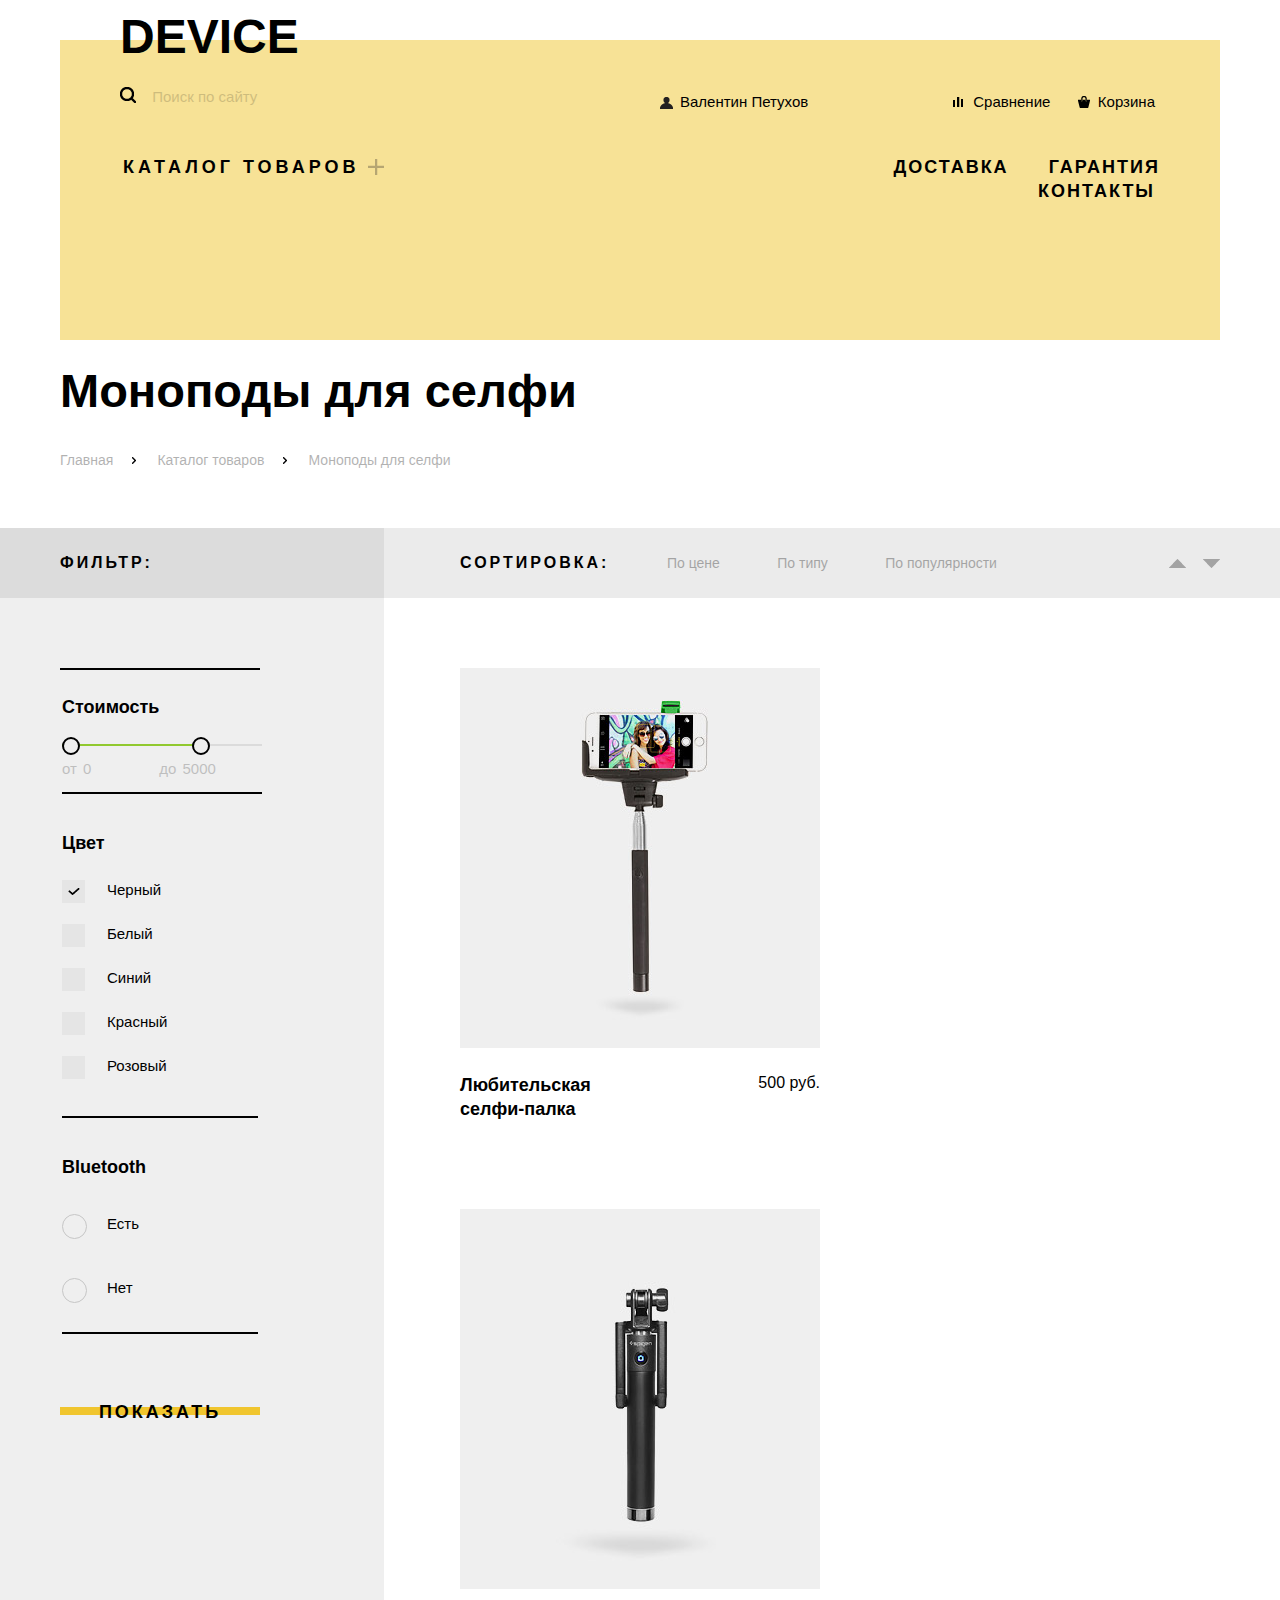
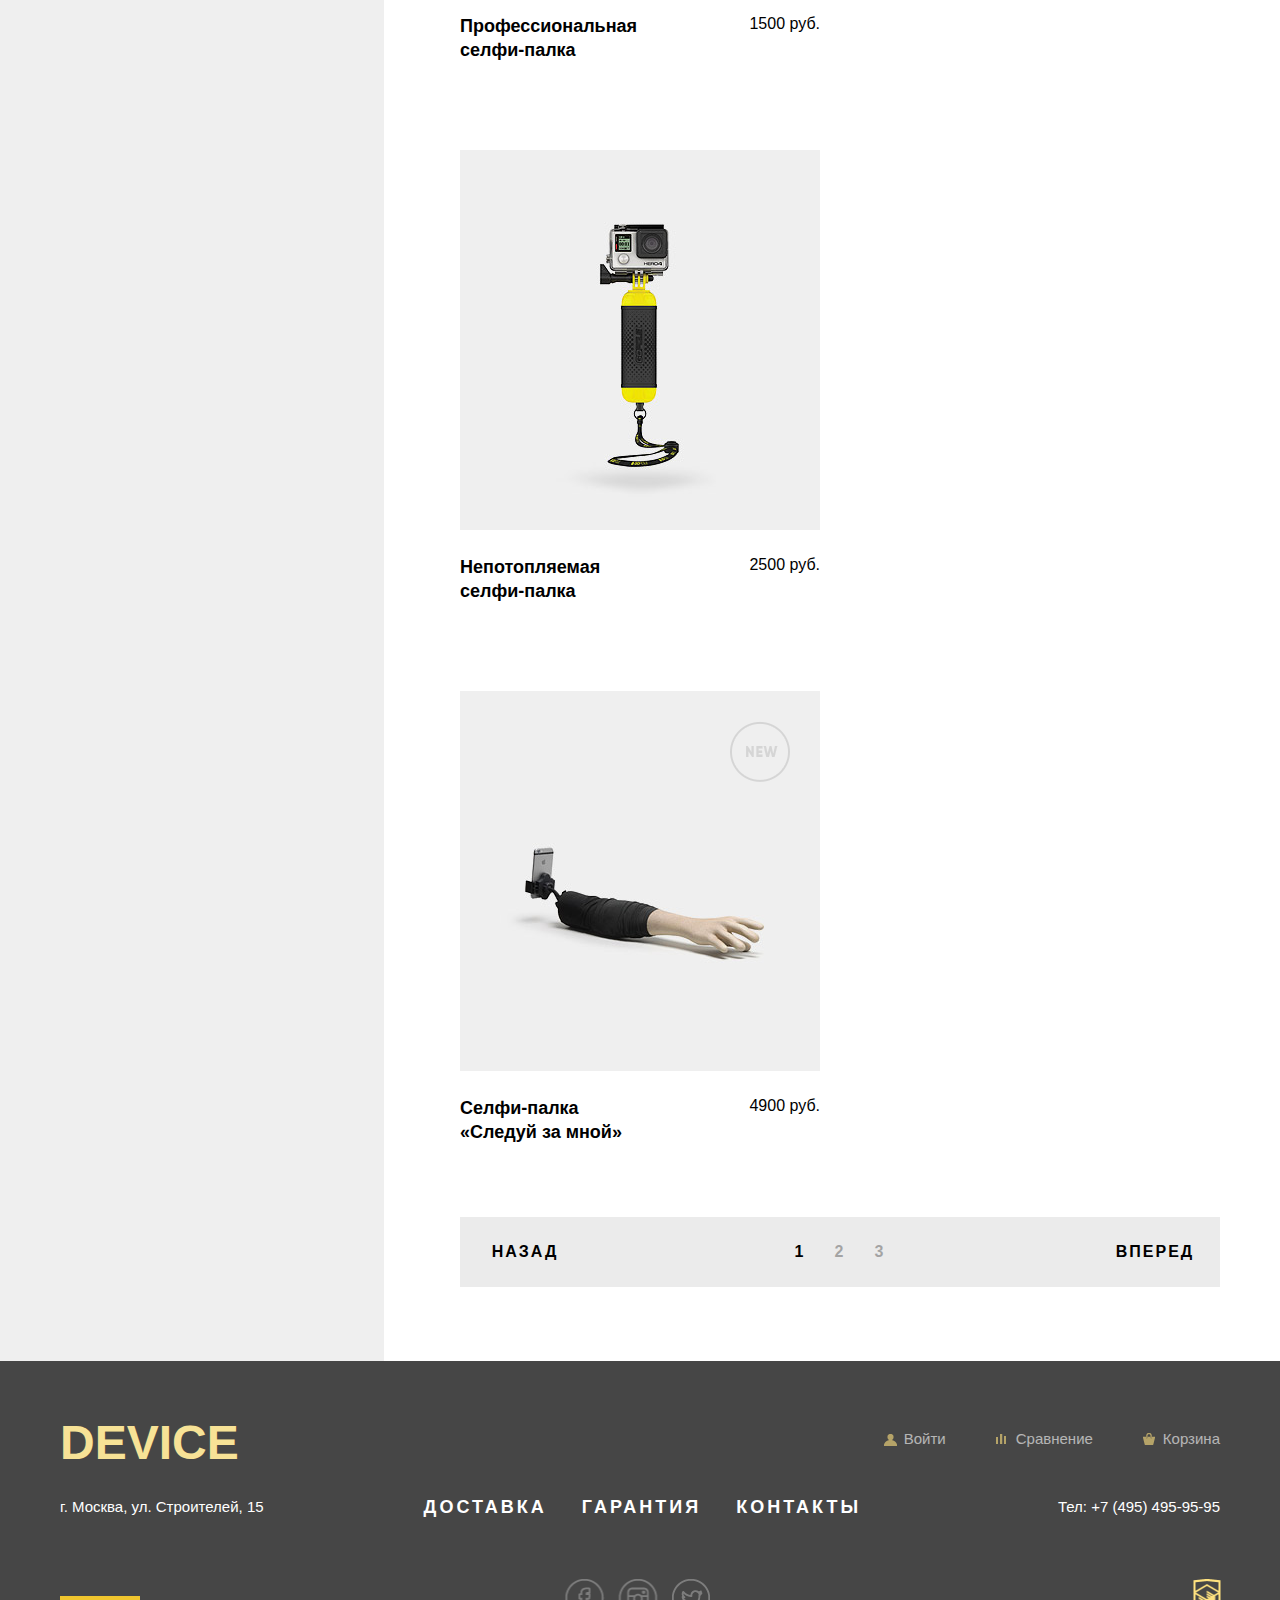
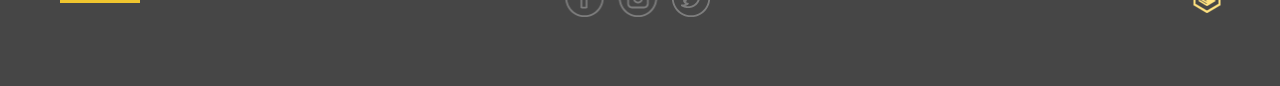
==== commit 5757707a: "главная на проверку" ====
--- a/catalog.html
+++ b/catalog.html
@@ -14,13 +14,14 @@
                         <h1 class="logo"><a href="#">Device</a></h1>
                         <div class="user-block clearfix">
                             <div class="search">
-                                <form name="search">                              
-                                    <input class="search-field" type="search" placeholder="Поиск по сайту">
-                                    <input class="find-btn" type="image" src="img/icon-search.png" value="Найти">
+                                <form name="search" class="search-form">
+                                      <label for="search"><img src="img/icon-search.png"></label>
+                                      <input id="search" class="search-field" type="search" placeholder="Поиск по сайту">
+                                      <button class="search-btn" type="submit">Найти</button>
                                 </form>
                             </div>
                             <ul class="breadcrumbs">
-                                <li><a class="login" href="#">Войти</a></li>
+                                <li><a class="login" href="#">Валентин Петухов</a></li>
                                 <li><a class="compare" href="#">Сравнение</a></li>
                                 <li><a class="cart" href="#">Корзина</a></li>
                             </ul>
@@ -189,7 +190,7 @@
                     </div>
             </div>
         </main>
-        <footer class="main-footer">
+        <footer class="main-footer main-footer-catalog">
             <div class="container clearfix">
                 <div class="footer-top clearfix">
                     <h2 class="footer-logo"><a href="#">Device</a></h2>
--- a/css/style.css
+++ b/css/style.css
@@ -214,16 +214,22 @@
 }
 
 .user-block {
-    margin-bottom: 45px;
+    margin-bottom: 35px;
 }
 
 .search {
-/*    width: 300px;*/
-    float: left;
-}
-
+    position: relative;
+    width: 500px;
+    float: left;
+}
+
+.search-form > label {
+    cursor: pointer;
+    vertical-align: middle;
+}
 
 .search-field {
+    width: 440px;
     border: none;
     opacity: 0.3;
     margin-left: 10px;
@@ -239,8 +245,33 @@
     padding-bottom: 5px;
 }
 
-.search-field:focus::after {
-    
+.search-btn {
+    display: none;
+    position: absolute;
+    top: -18px;
+    left: 355px;
+    width: 85px;
+    height: 50px;
+    color: #000000;
+    border: 2px solid #000000;
+    outline: none;
+    background-color: transparent;
+    cursor: pointer;
+}
+
+.search-btn:hover {
+    color: #ffffff;
+    background-color: #000000;
+    cursor: pointer;
+}
+
+.search-btn:active {
+    color: #747474;
+}
+
+.search-field:focus ~ .search-btn {
+    display: inline;
+/*    left: 355px;*/
 }
 
 .breadcrumbs {
@@ -278,7 +309,7 @@
 .breadcrumbs li:nth-child(2) {
     display: block;
     float: left;
-    margin-left: 200px;
+    margin-left: 165px;
 }
 
 .breadcrumbs li:last-child {
@@ -345,7 +376,6 @@
 }
 
 nav {
-    margin-bottom: 60px;
     min-height: 20px;
     width: 1040px;
 }
@@ -353,10 +383,12 @@
 .catalog-navigation {
     position: relative;
     list-style: none;
+    padding-left: 3px;
 }
 
 .catalog-drop {
     position: absolute;
+    padding-left: 3px;
     top: -9999em;
     left: 0;
     width: 1040px;
@@ -394,6 +426,8 @@
 .catalog-drop .column-3 {
     float: left;
     margin-right: 50px;
+    list-style: none;
+    padding-left: 0;
 }
 
 .main-navigation {
@@ -450,7 +484,7 @@
     vertical-align: top;
     text-decoration: none;
     color: #000000;
-    letter-spacing: 2px;
+    letter-spacing: 4px;
 }
 
 .catalog::after {
@@ -477,16 +511,18 @@
 }
 
 .delivery {
-    
+    letter-spacing: 4px;
 }
 
 .warranty {
     margin-left: 10px;
+    letter-spacing: 4px;
 }
 
 .contacts {
     padding-right: 5px;
     margin-left: 100px;
+    letter-spacing: 4px;
 }
 
 .main-navigation:first-child {
@@ -505,6 +541,7 @@
     background-size: cover;
     height: 300px;
     margin-top: 40px;
+    z-index: -10;
 }
 
 .header-wrapper {
@@ -513,13 +550,6 @@
     padding-left: 60px;
     padding-right: 60px;
 }
-
-
-
-
-
-
-/*_______________________________*/
 
 .btn {
     color: #000000;
@@ -574,7 +604,8 @@
     width: 1040px;
     margin: 0 auto;
     position: relative;
-    top: -30px;
+    top: -35px;
+    bottom: 0;
 }
 
 .elements {
@@ -610,23 +641,25 @@
     min-height: 485px;
     background-repeat: no-repeat;
     background-position: 0 0;
-    transition: left 0.5s ease;
     z-index: 2000;
 }
 
-.slide1 {
-    background-image: url("../img/slider-1.png");
-}
-
-.slide2 {
-    background-image: url("../img/slider-2.png");
-}
-
-.slide3 {
-    background-image: url("../img/slider-3.png");
+.slider-image {
+    display: inline-block;
+    vertical-align: top;
+    position: relative;
+    top: -75px;
+    left: 30px;
+}
+
+.slider-image-3 {
+    top: -25px;
+    left: 1px;
 }
 
 .slide-text {
+    position: relative;
+    top: 6px;
     width: 500px;
     float: right;
 }
@@ -635,7 +668,7 @@
     font-size: 47px;
     font-family: "Gilroy", "Arial", sans-serif;
     font-weight: bold;
-    line-height: 47px;
+    line-height: 55px;
 }
 
 .slide-text p {
@@ -653,12 +686,13 @@
     position: relative;
     text-align: center;
     width: 500px;
-    margin-top: 55px;
+    margin-top: 45px;
 }
 
 .slider-controls a {
-    width: 200px;
-    float: left;
+    width: 220px;
+    float: left;
+    letter-spacing: 3px;
 }
 
 .toggles {
@@ -670,21 +704,32 @@
 .toggles label {
     display: inline-block;
     vertical-align: top;
-    width: 5px;
-    height: 5px;
-    margin: 0 23px;
+    width: 4px;
+    height: 4px;
+    margin: 0 14px;
     border: 3px solid #000000;
     opacity: 0.3;
     border-radius: 50%;
     cursor: pointer;
 }
 
-.slider-controls label:hover {
+.toggles label:hover {
     opacity: 0.6;
 }
 
-.slider-controls label:active,
-.slider-controls label:checked {
+.toggles label:active {
+    opacity: 1;
+}
+
+.slider-controls .slide1-checked {
+    opacity: 1;
+}
+
+.slider-controls .slide2-checked {
+    opacity: 1;
+}
+
+.slider-controls .slide3-checked {
     opacity: 1;
 }
 
@@ -701,23 +746,18 @@
     left: 0;
 }
 
-.toggles {
-    position: absolute;
-    right: 0;
-}
-
 .slide-feature {
     display: inline-block;
     vertical-align: top;
-    margin-top: 65px;
-    margin-right: 25px;
+    margin-top: 25px;
+    margin-right: 65px;
 }
 
 .slide-feature p:nth-child(1) {
     font-size: 36px;
     font-family: "Gilroy", "Arial", sans-serif;
     color: #000000;
-    margin-bottom: 20px;
+    margin-bottom: 15px;
 }
 
 .slide-feature p:nth-child(2) {
@@ -746,7 +786,7 @@
 /*------------------------------------*/
 
 .categories {    
-    margin-top: 115px; 
+/*    margin-top: 30px; */
     
 }
 
@@ -772,17 +812,18 @@
 }
 
 .categories-item {    
-    margin-bottom: 190px;    
+    margin-bottom: 160px;    
 }
 
 .categories-item a {
     display: block;
+    margin-bottom: 20px;
     float: left;
     color: #000000;
     font-size: 18px;
+    line-height: 20px;
     font-family: "Gilroy", "Arial", sans-serif;
     font-weight: bold;
-    
     text-decoration: none;
     
 }
@@ -808,7 +849,7 @@
 }
 
 .services {
-    margin-bottom: 100px;
+    margin-bottom: 90px;
 }
 
 .services-btn {
@@ -843,9 +884,8 @@
 }
 
 .services-title {
-    margin-top: 0;
     margin-top: 5px;
-    margin-bottom: 25px;
+    margin-bottom: 45px;
     font-family: "Gilroy", "Arial", sans-serif;
     font-size: 47px;
     font-weight: bold;
@@ -860,8 +900,8 @@
 
 .services-image {
     float: right;
-    margin-top: 80px;
-    margin-left: 10px;
+    margin-top: 85px;
+    margin-right: 65px;
 }
 
 
@@ -969,6 +1009,10 @@
     background: url("../img/brand-4-hvr.png");
 }
 
+.index-content h3 {
+    margin-bottom: 55px;
+}
+
 .index-content p {
     font: inherit;
     line-height: 30px;
@@ -977,10 +1021,17 @@
 
 
 .index-content-left ul {
+    margin-top: 62px;
     font-weight: bold;
     font-family: "Gilroy", "Arial", sans-serif;
     font-size: 16px;
-    line-height: 40px;    
+    line-height: 40px;
+    padding-left: 20px;
+    list-style-image: url("../img/icon-ul.png");
+}
+
+.index-content-left li {
+    padding-left: 18px;
 }
 
 .index-content-left {
@@ -988,11 +1039,11 @@
     float: left;
     width: 500px;
     margin-right: 100px;
-    min-height: 588px;
+    min-height: 560px;
 }
 
 .index-content-left > p {
-    margin-bottom: 40px;
+    margin-bottom: 35px;
 }
 
 
@@ -1000,7 +1051,7 @@
     position: relative;
     float: right;
     width: 560px;
-    min-height: 588px;
+    min-height: 560px;
 }
 
 .index-content-right > p {
@@ -1011,9 +1062,11 @@
     margin-bottom: 80px;
 }
 
+/*
 .index-content {
     margin-bottom: 90px;
 }
+*/
 
 .index-content .btn-container {
     position: absolute;
@@ -1022,6 +1075,7 @@
 
 .index-content a {    
     line-height: 40px;
+    letter-spacing: 3px;
 }
 
 .index-content .btn {
@@ -1031,19 +1085,23 @@
 .main-footer {
     height: 325px;
     background-color: #464646;
-    margin-top: 75px;
+    margin-top: 80px;
+}
+
+.main-footer-catalog {
+    margin-top: 0;
 }
 
 .footer-top {
     padding-top: 60px;
-    margin-bottom: 25px;
+    margin-bottom: 0;
 }
 
 
 .footer-logo {
     float: left;
     width: 160px;
-    margin-top: 0;
+    margin-top: 10px;
     font-size: 48px;
 }
 
@@ -1160,6 +1218,7 @@
     float: left;
     font-size: 18px;
     margin-right: 35px;
+    letter-spacing: 3px;
 }
 
 .footer-nav li:last-child {
@@ -1187,13 +1246,20 @@
     color: #ffffff;
 }
 
+.footer-second {
+    margin-bottom: 50px;
+}
+
 .footer-social {
     float: left;
+    padding-left: 25px;
 }
 
 .social-btn {
     display: inline-block;
-    vertical-align: top;
+    vertical-align: bottom;
+    margin-right: 10px;
+    margin-top: 10px;
     position: relative;
     font-size: 0;
     text-align: center;
@@ -1271,11 +1337,12 @@
 
 .footer-copyright {
     float: right;
+    margin-top: 10px;
 }
 
 .copyright {
     display: inline-block;
-    vertical-align: top;
+    vertical-align: bottom;
     position: relative;
     font-size: 0;
     text-align: center;
@@ -1393,7 +1460,7 @@
 .catalog-wrapper {
     background: linear-gradient(to left, #ffffff 70%, #efefef 30%);
     z-index: -10;
-    
+    padding-bottom: 74px;
 }
 
 .filters-word {
@@ -1410,11 +1477,6 @@
     text-transform: uppercase;
     letter-spacing: 3px;
 }
-
-.filters {
-    
-}
-
 
 .search-results-top {
     width: 760px;
@@ -1521,6 +1583,11 @@
     cursor: pointer;
 }
 
+.range-controls .toggle:active {
+    border-color: #ffffff;
+    background-color: #91c92f;
+}
+
 .range-controls .toggle-min {
   left: 0;
 }
@@ -1636,6 +1703,7 @@
 }
 
 .submit-btn {
+    margin-top: 45px;
     border: none;
     width: 200px;
     background-color: transparent;
@@ -1848,11 +1916,27 @@
 }
 
 
-/*popup - write us*/
+/*popup - write us/map */
+.modal-content-map {
+  position: fixed;
+  top: 50%;
+  left: 50%;
+
+  display: none;
+  width: 960px;
+  height: 560px;
+  margin-top: -280px;
+  margin-left: -480px;
+
+  background: #e9e5dc url("../img/map-big.jpg");
+  border: 7px solid white;
+  box-shadow: 0 30px 50px rgba(0, 0, 0, 0.7);
+}
+
 .modal-content {
     display: none;
     position: absolute;
-    top: 1850px;
+    top: 240%;
     left: 50%;
     margin-left: -480px;
     width: 960px;
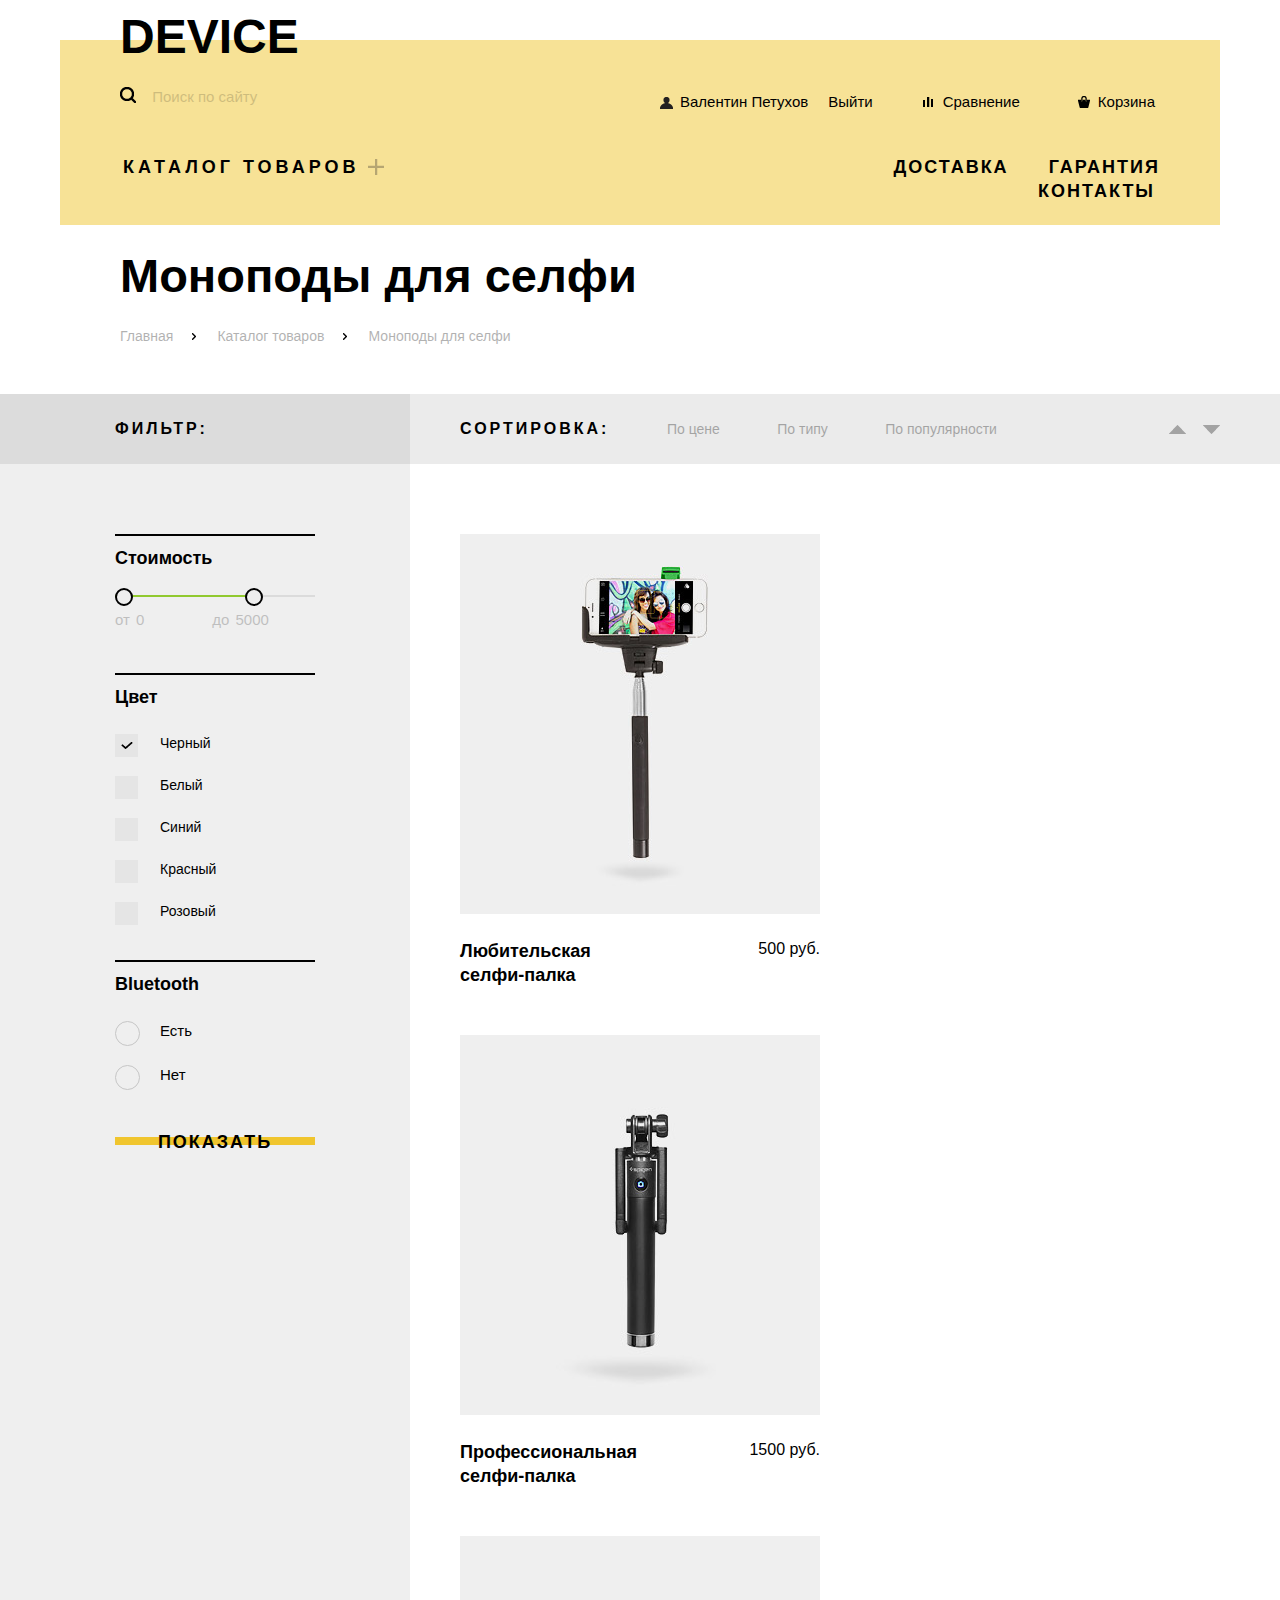
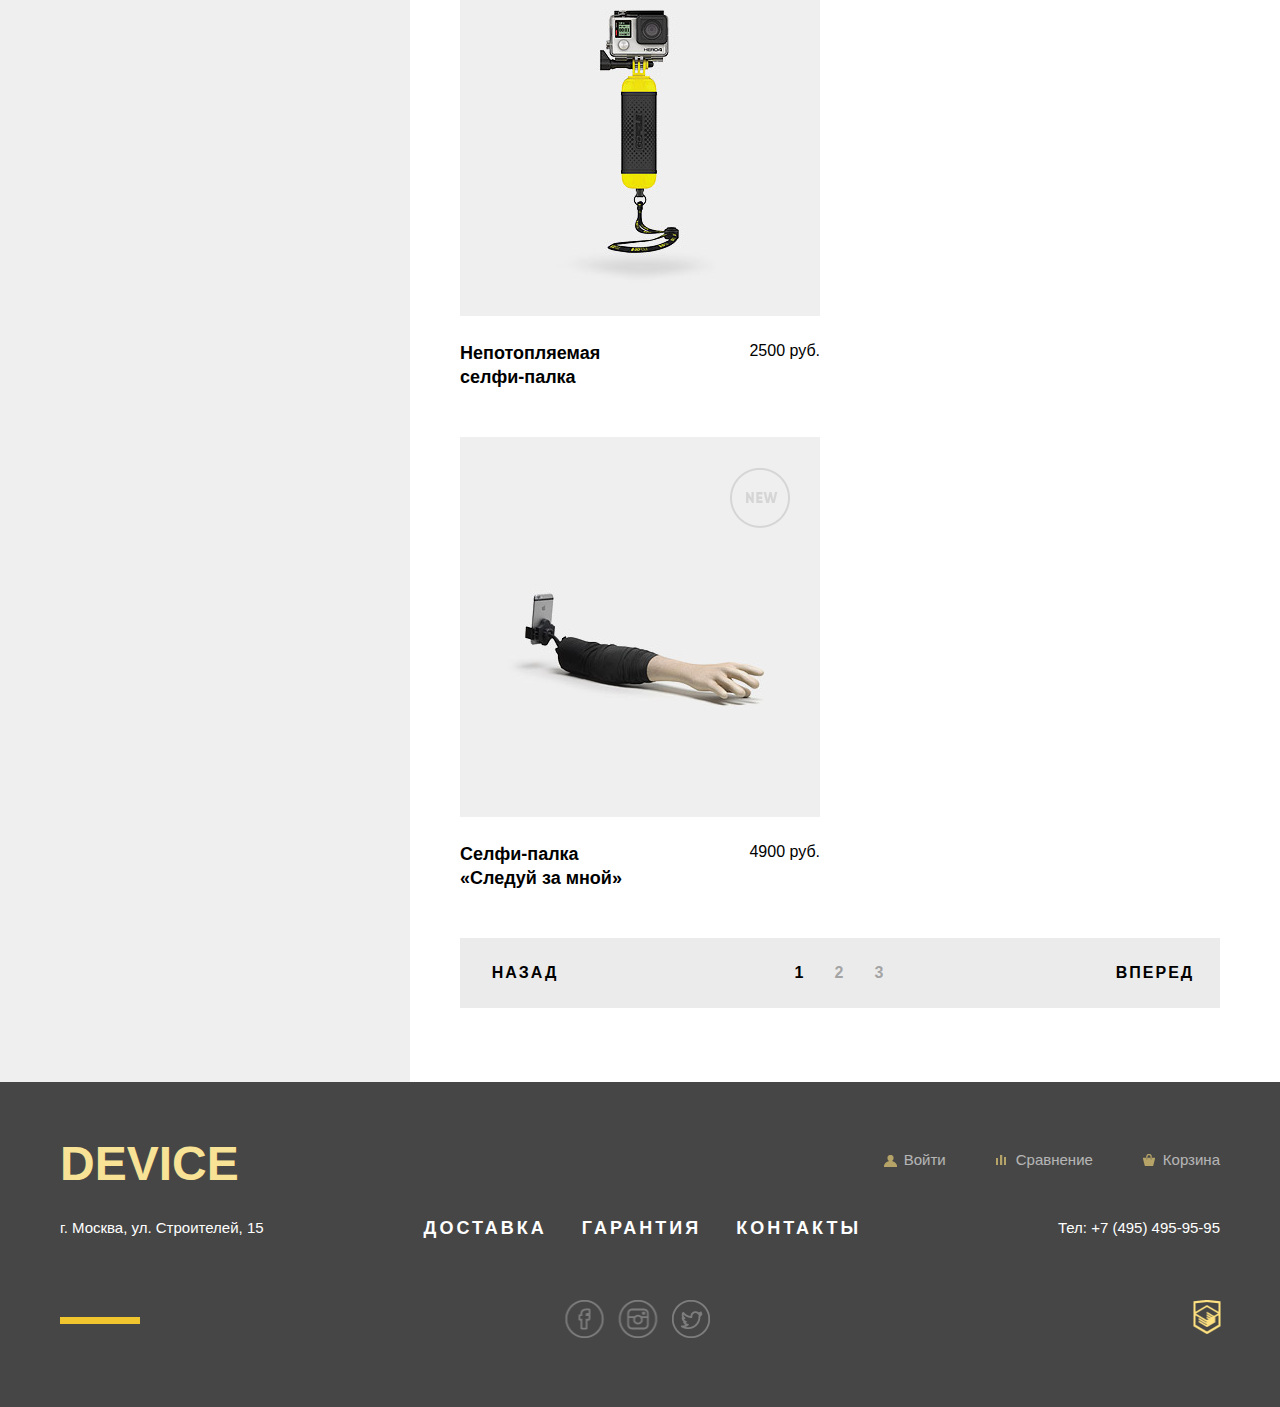
==== commit 6d0d948e: "на проверку" ====
--- a/catalog.html
+++ b/catalog.html
@@ -1,229 +1,230 @@
 <!DOCTYPE html>
 <html lang="ru">
-    <head>
-        <meta charset="utf-8">
-        <title>HTML Academy: Девайс</title>
-        <link href="css/normalize.css" rel="stylesheet">
-        <link href="css/style.css" rel="stylesheet">
-    </head>
-    <body class="body-catalog">
-        <header class="main-header">
-            <div class="container">
-                <div class="yellow-bg">
-                    <div class="header-wrapper">
-                        <h1 class="logo"><a href="#">Device</a></h1>
-                        <div class="user-block clearfix">
-                            <div class="search">
-                                <form name="search" class="search-form">
-                                      <label for="search"><img src="img/icon-search.png"></label>
-                                      <input id="search" class="search-field" type="search" placeholder="Поиск по сайту">
-                                      <button class="search-btn" type="submit">Найти</button>
-                                </form>
-                            </div>
-                            <ul class="breadcrumbs">
-                                <li><a class="login" href="#">Валентин Петухов</a></li>
-                                <li><a class="compare" href="#">Сравнение</a></li>
-                                <li><a class="cart" href="#">Корзина</a></li>
-                            </ul>
-                        </div>
-                        <nav class="clearfix">
-                            <ul class="catalog-navigation">
-                          <li>
-                              <a class="catalog" href="#">Каталог товаров</a>
-                              <ul class="catalog-drop">
-                                  <div class="column-1">
-                                      <li><a href="#">Виртуальная реальность</a></li>
-                                      <li><a href="#">Моноподы для селфи</a></li>
-                                      <li><a href="#">Экшн-камеры</a></li>
-                                  </div>
-                                  <div class="column-2">
-                                      <li><a href="#">Фитнес-браслеты</a></li>
-                                      <li><a href="#">Умные часы</a></li>
-                                  </div>
-                                  <div class="column-3">
-                                      <li><a href="#">Квадрокоптеры</a></li>
-                                  </div>
-                              </ul>
-                          </li>
-                      </ul>
-                            <ul class="main-navigation">
-                                <li>
-                                    <a class="delivery" href="#">Доставка</a>
-                                </li>
-                                <li>
-                                    <a class="warranty" href="#">Гарантия</a>
-                                </li>
-                                <li>
-                                    <a class="contacts" href="#">Контакты</a>
-                                </li>
-                            </ul>
-                        </nav>
-                    </div>
-                </div>
-            </div>
-        </header>
-        <main class="clearfix">
-            <div class="container">
-                <h2 class="category-title">Моноподы для селфи</h2>
-                <ul class="path">
-                    <li><a href="#">Главная</a></li>
-                    <li><a href="#">Каталог товаров</a></li>
-                    <li><a href="#">Моноподы для селфи</a></li>
-                </ul>
-            </div>
-            <div class="catalog-wrapper clearfix">
-                <div class="filters-top-bg">
-                    <div class="filters-top container clearfix">
-                        <div class="filters-word">
-                            <span>Фильтр:</span>
-                        </div>
-                        <div class="search-results-top">
-                            <span>Сортировка:
-                            <a class="sort-btn" href="#">По цене</a>
-                            <a class="sort-btn" href="#">По типу</a>
-                            <a class="sort-btn" href="#">По популярности</a>
-                            </span>
-                            <span class="sort-buttons">
-                            <a class="sort-up" href="#"><img src="img/sort-up.png" width="17" height="9"></a>
-                            <a class="sort-down" href="#"><img src="img/sort-down.png" width="17" height="9"></a>
-                            </span>
-                        </div>
-                    </div>
-                </div>
-                <div class="container">
-                <div class="filters clearfix">
-                    <form name="filters" method="get">
-                        <fieldset>
-                            <legend class="price">Стоимость</legend>
-                            <div class="price-range">
-                                <div class="range-controls">
-                                    <div class="scale">
-                                        <div class="bar"></div>
-                                    </div>
-                                    <div class="toggle toggle-min"></div>
-                                    <div class="toggle toggle-max"></div>
-                                </div>
-                                <div class="price-controls">
-                                    <label>от <input type="text" name="min-price" value="0" readonly></label>
-                                    <label>до <input type="text" name="max-price" value="5000" readonly></label>
-                                </div>
-                            </div>
-                        </fieldset>
-                        <fieldset>
-                            <legend class="color">Цвет</legend>
-                            <input type="checkbox" name="color-check-1" value="" id="check1" checked>
-                            <label for="check1">Черный</label><br>
-                            <input type="checkbox" name="color-check-2" value="" id="check2">
-                            <label for="check2">Белый</label><br>
-                            <input type="checkbox" name="color-check-3" value="" id="check3">
-                            <label for="check3">Синий</label><br>
-                            <input type="checkbox" name="color-check-4" value="" id="check4">
-                            <label for="check4">Красный</label><br>
-                            <input type="checkbox" name="color-check-5" value="" id="check5">
-                            <label for="check5">Розовый</label>
-                        </fieldset>
-                        <fieldset class="bluetooth">
-                            <legend>Bluetooth</legend>
-                            <input type="radio" name="bt-radio-1" value="" id="radio1">
-                            <label for="radio1">Есть</label><br>
-                            <input type="radio" name="bt-radio-1" value="" id="radio2">
-                            <label for="radio2">Нет</label><br>
-                        </fieldset>
-                        <button class="btn submit-btn" type="submit" value="">Показать</button>
-                    </form>
-                </div>
-                <div class="search-results">
-                    <article class="catalog-item">
-                        <div class="item-actions">
-                            <a href="#" class="item-btn btn">В корзину</a>
-                            <a href="#" class="to-compare">Добавить к сравнению</a>
-                        </div>
-                        <a href="#"><img src="img/item-1.jpg" width="360" height="380"></a>
-                        <div class="item-info">
-                            <p class="catalog-item-title">Любительская селфи-палка</p>
-                            <p class="catalog-item-price">500 руб.</p>
-                        </div>
-                    </article>
-                    <article class="catalog-item">
-                        <div class="item-actions">
-                            <a href="#" class="item-btn btn">В корзину</a>
-                            <a href="#" class="to-compare">Добавить к сравнению</a>
-                        </div>
-                        <a href="#"><img src="img/item-2.jpg" width="360" height="380"></a>
-                        <div class="item-info">
-                            <p class="catalog-item-title">Профессиональная селфи-палка</p>
-                            <p class="catalog-item-price">1500 руб.</p>
-                        </div>
-                    </article>
-                    <article class="catalog-item">
-                        <div class="item-actions">
-                            <a href="#" class="item-btn btn">В корзину</a>
-                            <a href="#" class="to-compare">Добавить к сравнению</a>
-                        </div>
-                        <a href="#"><img src="img/item-3.jpg" width="360" height="380"></a>
-                        <div class="item-info">
-                            <p class="catalog-item-title">Непотопляемая селфи-палка</p>
-                            <p class="catalog-item-price">2500 руб.</p>
-                        </div>
-                    </article>
-                    <article class="catalog-item new-item">
-                        <div class="item-actions">
-                            <a href="#" class="item-btn btn">В корзину</a>
-                            <a href="#" class="to-compare">Добавить к сравнению</a>
-                        </div>
-                        <a  href="#"><img src="img/item-4.jpg" width="360" height="380"></a>
-                        <div class="item-info">
-                            <p class="catalog-item-title">Селфи-палка «Следуй за мной»</p>
-                            <p class="catalog-item-price">4900 руб.</p>
-                        </div>
-                    </article>
-                    <div class="page-nav">
-                        <a class="page-nav-btn page-prev" href="#">Назад</a>
-                        <div class="page-number-wrapper">
-                            <a class="page-nav-btn page-number active" href="#">1</a>
-                            <a class="page-nav-btn page-number" href="#">2</a>
-                            <a class="page-nav-btn page-number" href="#">3</a>
-                        </div>
-                        <a class="page-nav-btn page-next" href="#">Вперед</a>
-                    </div>
-                </div>
-                    </div>
-            </div>
-        </main>
-        <footer class="main-footer main-footer-catalog">
-            <div class="container clearfix">
-                <div class="footer-top clearfix">
-                    <h2 class="footer-logo"><a href="#">Device</a></h2>
-                    <ul class="breadcrumbs-footer">
-                        <li><a class="login-footer" href="#">Войти</a></li>
-                        <li><a class="compare-footer" href="#">Сравнение</a></li>
-                        <li><a class="cart-footer" href="#">Корзина</a></li>
-                    </ul>
-                </div>
-                <div class="footer-second clearfix">
-                    <span class="address">г. Москва, ул. Строителей, 15</span>
-                    <ul class="footer-nav">
-                        <li><a href="#">Доставка</a></li>
-                        <li><a href="#">Гарантия</a></li>
-                        <li><a href="#">Контакты</a></li>
-                    </ul>
-                    <span class="footer-phone">Тел: +7 (495) 495-95-95</span>
-                </div>
-                <div class="footer-third clearfix">
-                    <div class="line-container">
-                        <div class="footer-line">
-                        </div>
-                    </div>
-                    <div class="footer-social">
-                        <a class="social-btn social-btn-fb" href="#">Фейсбук</a>
-                        <a class="social-btn social-btn-inst" href="#">Инстаграм</a>
-                        <a class="social-btn social-btn-twi" href="#">Твиттер</a>
-                    </div>
-                    <div class="footer-copyright">
-                        <a class="copyright icon-copyright" href="https://htmlacademy.ru"></a>
-                    </div>
-                </div>
-            </div>
-        </footer>
-    </body>
+	<head>
+		<meta charset="utf-8">
+		<title>HTML Academy: Девайс</title>
+		<link href="css/normalize.css" rel="stylesheet">
+		<link href="css/style.css" rel="stylesheet">
+	</head>
+	<body class="body-catalog">
+		<header class="main-header">
+			<div class="container">
+				<div class="yellow-bg yellow-bg-catalog">
+					<div class="header-wrapper">
+						<h1 class="logo"><a href="#">Device</a></h1>
+						<div class="user-block clearfix">
+							<div class="search">
+								<form name="search" class="search-form">
+									<label for="search"><img src="img/icon-search.png"></label>
+									<input id="search" class="search-field" type="search" placeholder="Поиск по сайту">
+									<button class="search-btn" type="submit">Найти</button>
+								</form>
+							</div>
+							<ul class="breadcrumbs breadcrumbs-catalog">
+								<li><a class="login" href="#">Валентин Петухов</a></li>
+								<li><a class="logout" href="#">Выйти</a></li>
+								<li><a class="compare" href="#">Сравнение</a></li>
+								<li><a class="cart" href="#">Корзина</a></li>
+							</ul>
+						</div>
+						<nav class="clearfix">
+							<ul class="catalog-navigation">
+								<li>
+									<a class="catalog" href="#">Каталог товаров</a>
+									<ul class="catalog-drop">
+										<div class="column-1">
+											<li><a href="#">Виртуальная реальность</a></li>
+											<li><a href="#">Моноподы для селфи</a></li>
+											<li><a href="#">Экшн-камеры</a></li>
+										</div>
+										<div class="column-2">
+											<li><a href="#">Фитнес-браслеты</a></li>
+											<li><a href="#">Умные часы</a></li>
+										</div>
+										<div class="column-3">
+											<li><a href="#">Квадрокоптеры</a></li>
+										</div>
+									</ul>
+								</li>
+							</ul>
+							<ul class="main-navigation">
+								<li>
+									<a class="delivery" href="#">Доставка</a>
+								</li>
+								<li>
+									<a class="warranty" href="#">Гарантия</a>
+								</li>
+								<li>
+									<a class="contacts" href="#">Контакты</a>
+								</li>
+							</ul>
+						</nav>
+					</div>
+				</div>
+			</div>
+		</header>
+		<main class="catalog-main clearfix">
+			<div class="container">
+				<h2 class="category-title">Моноподы для селфи</h2>
+				<ul class="path">
+					<li><a href="#">Главная</a></li>
+					<li><a href="#">Каталог товаров</a></li>
+					<li><a href="#">Моноподы для селфи</a></li>
+				</ul>
+			</div>
+			<div class="catalog-wrapper clearfix">
+				<div class="filters-top-bg">
+					<div class="filters-top container clearfix">
+						<div class="filters-word">
+							<span>Фильтр:</span>
+						</div>
+						<div class="search-results-top">
+							<span>Сортировка:
+							<a class="sort-btn" href="#">По цене</a>
+							<a class="sort-btn" href="#">По типу</a>
+							<a class="sort-btn" href="#">По популярности</a>
+							</span>
+							<span class="sort-buttons">
+							<a class="sort-up" href="#"><img src="img/sort-up.png" width="17" height="9"></a>
+							<a class="sort-down" href="#"><img src="img/sort-down.png" width="17" height="9"></a>
+							</span>
+						</div>
+					</div>
+				</div>
+				<div class="container">
+					<div class="filters clearfix">
+						<form name="filters" method="get">
+							<fieldset>
+								<legend class="price">Стоимость</legend>
+								<div class="price-range">
+									<div class="range-controls">
+										<div class="scale">
+											<div class="bar"></div>
+										</div>
+										<div class="toggle toggle-min"></div>
+										<div class="toggle toggle-max"></div>
+									</div>
+									<div class="price-controls">
+										<label>от <input type="text" name="min-price" value="0" readonly></label>
+										<label>до <input type="text" name="max-price" value="5000" readonly></label>
+									</div>
+								</div>
+							</fieldset>
+							<fieldset class="catalog-color">
+								<legend class="color">Цвет</legend>
+								<input type="checkbox" name="color-check-1" value="" id="check1" checked>
+								<label for="check1">Черный</label><br>
+								<input type="checkbox" name="color-check-2" value="" id="check2">
+								<label for="check2">Белый</label><br>
+								<input type="checkbox" name="color-check-3" value="" id="check3">
+								<label for="check3">Синий</label><br>
+								<input type="checkbox" name="color-check-4" value="" id="check4">
+								<label for="check4">Красный</label><br>
+								<input type="checkbox" name="color-check-5" value="" id="check5">
+								<label for="check5">Розовый</label>
+							</fieldset>
+							<fieldset class="bluetooth">
+								<legend>Bluetooth</legend>
+								<input type="radio" name="bt-radio-1" value="" id="radio1">
+								<label for="radio1">Есть</label><br>
+								<input type="radio" name="bt-radio-1" value="" id="radio2">
+								<label for="radio2">Нет</label><br>
+							</fieldset>
+							<button class="btn submit-btn" type="submit" value="">Показать</button>
+						</form>
+					</div>
+					<div class="search-results">
+						<article class="catalog-item">
+							<div class="item-actions">
+								<a href="#" class="item-btn btn">В корзину</a>
+								<a href="#" class="to-compare">Добавить к сравнению</a>
+							</div>
+							<a href="#"><img src="img/item-1.jpg" width="360" height="380"></a>
+							<div class="item-info">
+								<p class="catalog-item-title">Любительская селфи-палка</p>
+								<p class="catalog-item-price">500 руб.</p>
+							</div>
+						</article>
+						<article class="catalog-item">
+							<div class="item-actions">
+								<a href="#" class="item-btn btn">В корзину</a>
+								<a href="#" class="to-compare">Добавить к сравнению</a>
+							</div>
+							<a href="#"><img src="img/item-2.jpg" width="360" height="380"></a>
+							<div class="item-info">
+								<p class="catalog-item-title">Профессиональная селфи-палка</p>
+								<p class="catalog-item-price">1500 руб.</p>
+							</div>
+						</article>
+						<article class="catalog-item">
+							<div class="item-actions">
+								<a href="#" class="item-btn btn">В корзину</a>
+								<a href="#" class="to-compare">Добавить к сравнению</a>
+							</div>
+							<a href="#"><img src="img/item-3.jpg" width="360" height="380"></a>
+							<div class="item-info">
+								<p class="catalog-item-title">Непотопляемая селфи-палка</p>
+								<p class="catalog-item-price">2500 руб.</p>
+							</div>
+						</article>
+						<article class="catalog-item new-item">
+							<div class="item-actions">
+								<a href="#" class="item-btn btn">В корзину</a>
+								<a href="#" class="to-compare">Добавить к сравнению</a>
+							</div>
+							<a  href="#"><img src="img/item-4.jpg" width="360" height="380"></a>
+							<div class="item-info">
+								<p class="catalog-item-title">Селфи-палка «Следуй за мной»</p>
+								<p class="catalog-item-price">4900 руб.</p>
+							</div>
+						</article>
+						<div class="page-nav">
+							<a class="page-nav-btn page-prev" href="#">Назад</a>
+							<div class="page-number-wrapper">
+								<a class="page-nav-btn page-number active" href="#">1</a>
+								<a class="page-nav-btn page-number" href="#">2</a>
+								<a class="page-nav-btn page-number" href="#">3</a>
+							</div>
+							<a class="page-nav-btn page-next" href="#">Вперед</a>
+						</div>
+					</div>
+				</div>
+			</div>
+		</main>
+		<footer class="main-footer main-footer-catalog">
+			<div class="container clearfix">
+				<div class="footer-top clearfix">
+					<h2 class="footer-logo"><a href="#">Device</a></h2>
+					<ul class="breadcrumbs-footer">
+						<li><a class="login-footer" href="#">Войти</a></li>
+						<li><a class="compare-footer" href="#">Сравнение</a></li>
+						<li><a class="cart-footer" href="#">Корзина</a></li>
+					</ul>
+				</div>
+				<div class="footer-second clearfix">
+					<span class="address">г. Москва, ул. Строителей, 15</span>
+					<ul class="footer-nav">
+						<li><a href="#">Доставка</a></li>
+						<li><a href="#">Гарантия</a></li>
+						<li><a href="#">Контакты</a></li>
+					</ul>
+					<span class="footer-phone">Тел: +7 (495) 495-95-95</span>
+				</div>
+				<div class="footer-third clearfix">
+					<div class="line-container">
+						<div class="footer-line">
+						</div>
+					</div>
+					<div class="footer-social">
+						<a class="social-btn social-btn-fb" href="#">Фейсбук</a>
+						<a class="social-btn social-btn-inst" href="#">Инстаграм</a>
+						<a class="social-btn social-btn-twi" href="#">Твиттер</a>
+					</div>
+					<div class="footer-copyright">
+						<a class="copyright icon-copyright" href="https://htmlacademy.ru"></a>
+					</div>
+				</div>
+			</div>
+		</footer>
+	</body>
 </html>--- a/css/style.css
+++ b/css/style.css
@@ -375,6 +375,15 @@
     background-position: -5px -799px;
 }
 
+.breadcrumbs-catalog li:nth-child(2) {
+    margin-left: 20px;
+    margin-right: 70px;
+}
+
+.logout {
+    
+}
+
 nav {
     min-height: 20px;
     width: 1040px;
@@ -388,11 +397,11 @@
 
 .catalog-drop {
     position: absolute;
-    padding-left: 3px;
+    padding-left: 60px;
     top: -9999em;
-    left: 0;
-    width: 1040px;
-    height: 125px;
+    left: -60px;
+    width: 1100px;
+    height: 135px;
     background-color: #f7e296;
     border-top: 30px solid transparent;
     z-index: 1;
@@ -544,6 +553,10 @@
     z-index: -10;
 }
 
+.yellow-bg-catalog {
+    height: 185px;
+}
+
 .header-wrapper {
     position: relative;
     top: -15px;
@@ -1402,17 +1415,24 @@
 
 /* CATALOG.HTML */
 
-/*
-.body-catalog {
-    background: linear-gradient(to left, #ffffff 70%, #efefef 30%);
-    background-position: top center;
-    background-size: auto, 1000px;
-}
-*/
+
+
+.main-header {
+/*    margin-bottom: 50px;*/
+}
+
+.catalog-main .container {
+    width: 1040px;
+}
+
+.category-title {
+    margin-bottom: 30px;
+}
 
 .path {
     display: block;
-    margin-bottom: 50px;
+    margin-top: 0;
+    margin-bottom: 40px;
     list-style: none;
     padding-left: 0;
 }
@@ -1458,15 +1478,24 @@
 }
 
 .catalog-wrapper {
-    background: linear-gradient(to left, #ffffff 70%, #efefef 30%);
+    background: linear-gradient(to left, #ffffff 68%, #efefef 34%);
     z-index: -10;
     padding-bottom: 74px;
 }
 
+.catalog-wrapper .container {
+    width: 1160px;
+}
+
+.filters {
+    margin-left: 55px;
+}
+
 .filters-word {
     float: left;
     width: 200px;
     height: 70px;
+    margin-left: 55px;
 }
 
 .filters-word span{
@@ -1476,6 +1505,10 @@
     font-weight: bold;
     text-transform: uppercase;
     letter-spacing: 3px;
+}
+
+.search-results {
+    margin-left: 50px;
 }
 
 .search-results-top {
@@ -1548,6 +1581,10 @@
     margin-bottom: 25px;
 }
 
+.filters fieldset {
+    margin: 0;
+}
+
 
 .price-range {
     width: 200px;
@@ -1597,6 +1634,7 @@
 }
 
 .price-controls {
+    margin-bottom: 40px;
     opacity: 0.2;
 }
 
@@ -1606,13 +1644,18 @@
     width: 70px;
 }
 
+.color {
+    padding-top: 10px;
+}
+
 input[type="checkbox"] {
     display: none;
 }
 
 input[type="checkbox"] + label {
     display: block;
-    line-height: 20px;
+    font-size: 14px;
+    line-height: 18px;
     padding-left: 45px;
     position: relative;
     cursor: pointer;
@@ -1647,7 +1690,7 @@
 
 input[type="radio"] + label {
     display: block;
-    margin: 10px 0;
+    margin: 0;
     line-height: 20px;
     padding-left: 45px;
     position: relative;
@@ -1685,12 +1728,20 @@
 .filters fieldset {
     border: none;
     border-bottom: 2px solid #000000;
-    margin-bottom: 12px;
+    margin-bottom: 0;
     padding: 0;
 }
 
+.filters .bluetooth {
+    border-bottom: none;
+}
+
+.catalog-color {
+    padding-bottom: 0;
+}
+
 .filters legend:first-child {
-    padding-top: 25px;
+    padding-top: 10px;
 }
 
 fieldset label:last-child {
@@ -1698,17 +1749,14 @@
     border-bottom: none;
 }
 
-.bluetooth {
-    border: none;
-}
-
 .submit-btn {
-    margin-top: 45px;
+    margin-top: 12px;
     border: none;
     width: 200px;
     background-color: transparent;
     cursor: pointer;
     z-index: 1;
+    letter-spacing: 2px;
 }
 
 .search-results {
@@ -1721,6 +1769,7 @@
     display: inline-block;
     position: relative;
     margin-top: 70px;
+    margin-bottom: -40px;
 }
 
 .item-actions {
@@ -1732,6 +1781,7 @@
     text-align: center;
     color: black;
     opacity: 0;
+    margin-bottom: 0;
 }
 
 .catalog-item:hover .item-actions {
@@ -1821,7 +1871,7 @@
 }
 
 .page-nav {
-    margin-top: 55px;
+    margin-top: 70px;
     width: 760px;
     height: 70px;
     background-color: #ebebeb;
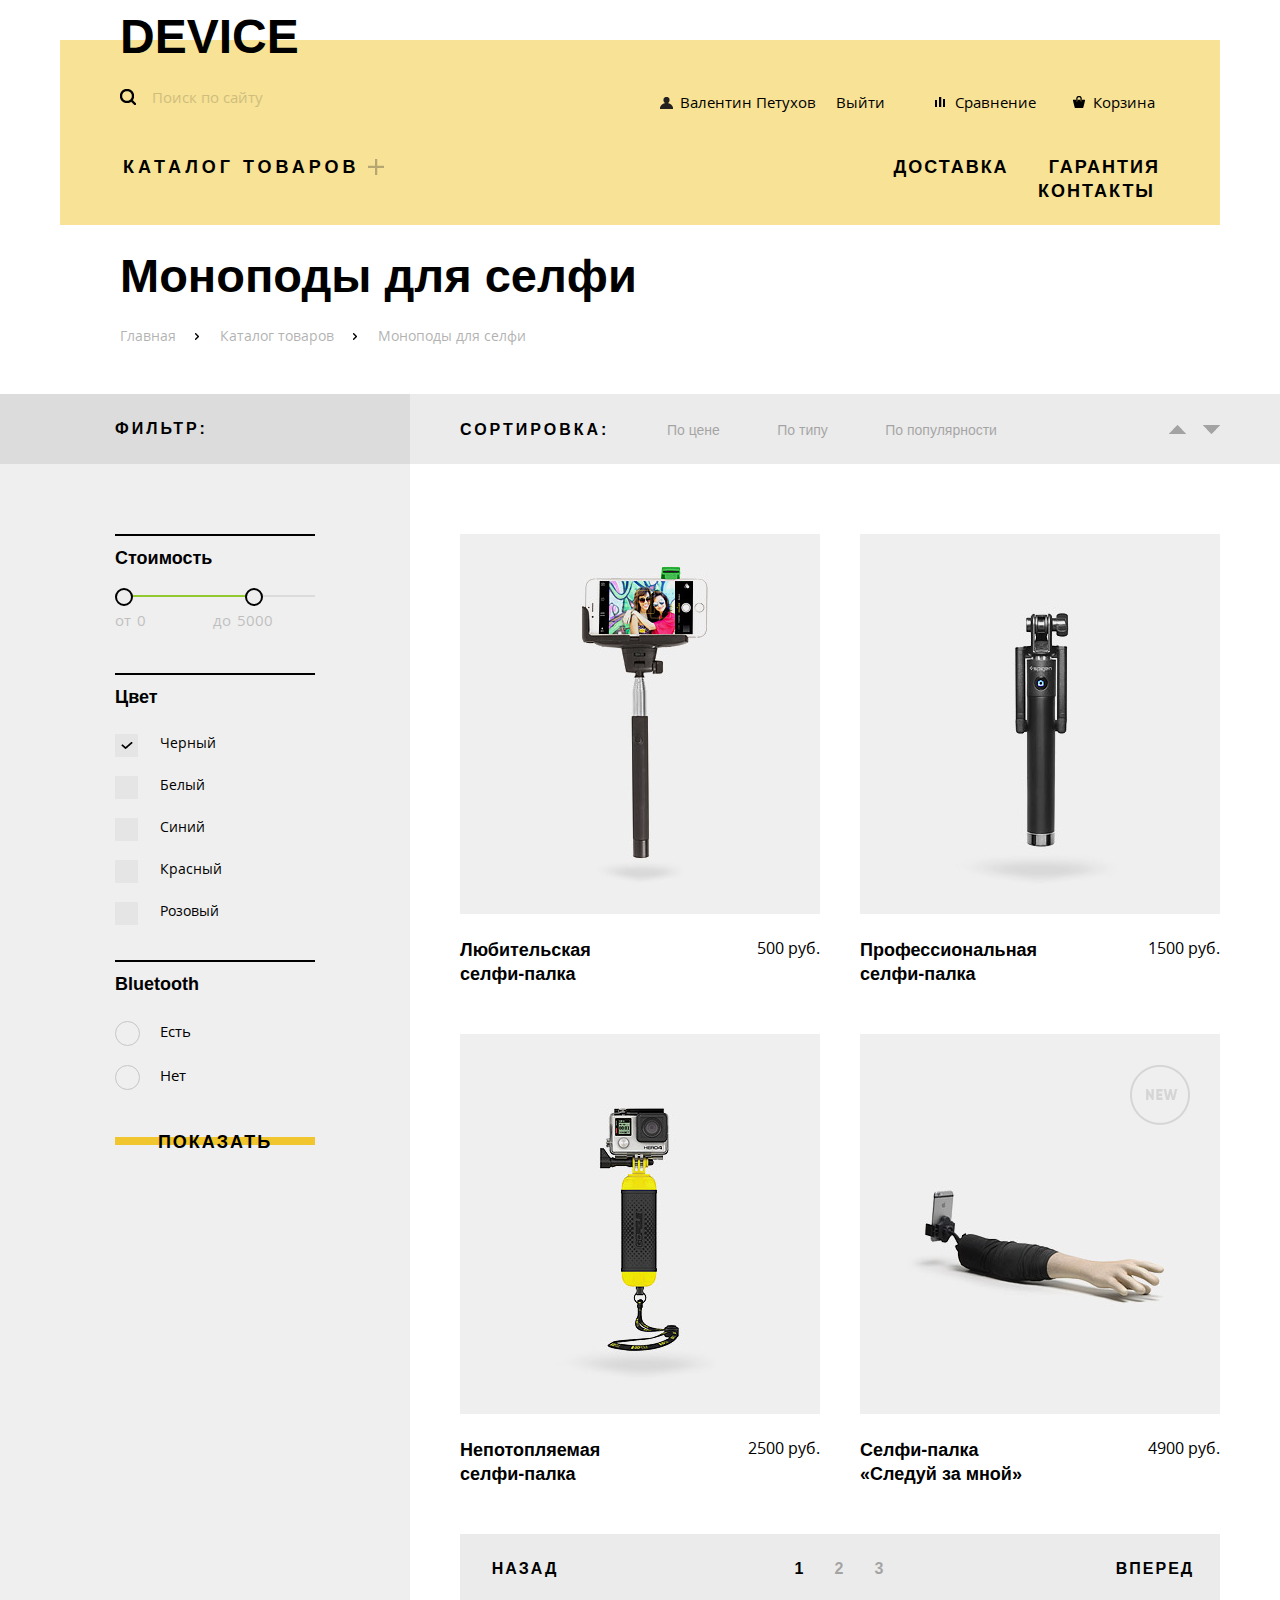
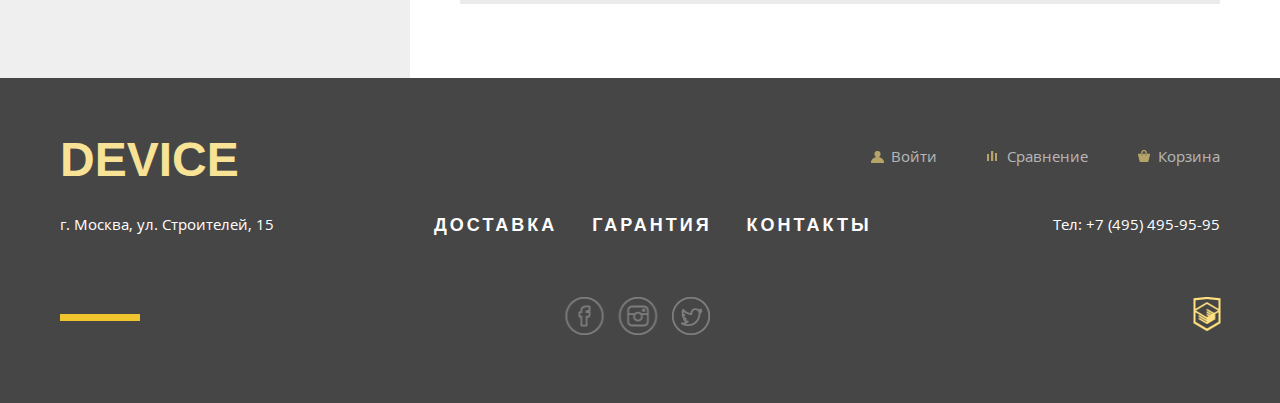
==== commit 8e38b967: "прошел вариацию и подключил шрифты" ====
--- a/catalog.html
+++ b/catalog.html
@@ -15,7 +15,7 @@
 						<div class="user-block clearfix">
 							<div class="search">
 								<form name="search" class="search-form">
-									<label for="search"><img src="img/icon-search.png"></label>
+									<label for="search"><img src="img/icon-search.png" alt="Поиск"></label>
 									<input id="search" class="search-field" type="search" placeholder="Поиск по сайту">
 									<button class="search-btn" type="submit">Найти</button>
 								</form>
@@ -29,21 +29,27 @@
 						</div>
 						<nav class="clearfix">
 							<ul class="catalog-navigation">
-								<li>
-									<a class="catalog" href="#">Каталог товаров</a>
+								<li><a class="catalog" href="#">Каталог товаров</a></li>
+								<li>
 									<ul class="catalog-drop">
-										<div class="column-1">
-											<li><a href="#">Виртуальная реальность</a></li>
-											<li><a href="#">Моноподы для селфи</a></li>
-											<li><a href="#">Экшн-камеры</a></li>
-										</div>
-										<div class="column-2">
-											<li><a href="#">Фитнес-браслеты</a></li>
-											<li><a href="#">Умные часы</a></li>
-										</div>
-										<div class="column-3">
-											<li><a href="#">Квадрокоптеры</a></li>
-										</div>
+										<li>
+											<ul class="column-1">
+												<li><a href="#">Виртуальная реальность</a></li>
+												<li><a href="#">Моноподы для селфи</a></li>
+												<li><a href="#">Экшн-камеры</a></li>
+											</ul>
+										</li>
+										<li>
+											<ul class="column-2">
+												<li><a href="#">Фитнес-браслеты</a></li>
+												<li><a href="#">Умные часы</a></li>
+											</ul>
+										</li>
+										<li>
+											<ul class="column-3">
+												<li><a href="#">Квадрокоптеры</a></li>
+											</ul>
+										</li>
 									</ul>
 								</li>
 							</ul>
@@ -85,8 +91,8 @@
 							<a class="sort-btn" href="#">По популярности</a>
 							</span>
 							<span class="sort-buttons">
-							<a class="sort-up" href="#"><img src="img/sort-up.png" width="17" height="9"></a>
-							<a class="sort-down" href="#"><img src="img/sort-down.png" width="17" height="9"></a>
+							<a class="sort-up" href="#"><img src="img/sort-up.png" width="17" height="9" alt="По возрастанию"></a>
+							<a class="sort-down" href="#"><img src="img/sort-down.png" width="17" height="9" alt="По убыванию"></a>
 							</span>
 						</div>
 					</div>
@@ -139,7 +145,7 @@
 								<a href="#" class="item-btn btn">В корзину</a>
 								<a href="#" class="to-compare">Добавить к сравнению</a>
 							</div>
-							<a href="#"><img src="img/item-1.jpg" width="360" height="380"></a>
+							<a href="#"><img src="img/item-1.jpg" width="360" height="380" alt="Любительская селфи-палка"></a>
 							<div class="item-info">
 								<p class="catalog-item-title">Любительская селфи-палка</p>
 								<p class="catalog-item-price">500 руб.</p>
@@ -150,7 +156,7 @@
 								<a href="#" class="item-btn btn">В корзину</a>
 								<a href="#" class="to-compare">Добавить к сравнению</a>
 							</div>
-							<a href="#"><img src="img/item-2.jpg" width="360" height="380"></a>
+							<a href="#"><img src="img/item-2.jpg" width="360" height="380" alt="Профессиональная селфи-палка"></a>
 							<div class="item-info">
 								<p class="catalog-item-title">Профессиональная селфи-палка</p>
 								<p class="catalog-item-price">1500 руб.</p>
@@ -161,7 +167,7 @@
 								<a href="#" class="item-btn btn">В корзину</a>
 								<a href="#" class="to-compare">Добавить к сравнению</a>
 							</div>
-							<a href="#"><img src="img/item-3.jpg" width="360" height="380"></a>
+							<a href="#"><img src="img/item-3.jpg" width="360" height="380" alt="Непотопляемая селфи-палка"></a>
 							<div class="item-info">
 								<p class="catalog-item-title">Непотопляемая селфи-палка</p>
 								<p class="catalog-item-price">2500 руб.</p>
@@ -172,7 +178,7 @@
 								<a href="#" class="item-btn btn">В корзину</a>
 								<a href="#" class="to-compare">Добавить к сравнению</a>
 							</div>
-							<a  href="#"><img src="img/item-4.jpg" width="360" height="380"></a>
+							<a  href="#"><img src="img/item-4.jpg" width="360" height="380" alt="Селфи-палка Следуй за мной"></a>
 							<div class="item-info">
 								<p class="catalog-item-title">Селфи-палка «Следуй за мной»</p>
 								<p class="catalog-item-price">4900 руб.</p>
--- a/css/style.css
+++ b/css/style.css
@@ -1,3 +1,24 @@
+@font-face {
+	font-family: 'Open Sans'; 
+	src: local("OpenSans"),
+	url("../fonts/opensans.woff");
+} 
+@font-face {
+	font-family: 'Open Sans light'; 
+	src: local("Open Sans light"),
+	url("../fonts/opensanslight.woff");
+} 
+@font-face {
+	font-family: 'Gilroy Light'; 
+	src: local("Gilroy Light"),
+	url("../fonts/gilroylight.woff");
+} 
+@font-face {
+	font-family: 'Gilroy ExtraBold'; 
+	src: local("Gilroy ExtraBold"),
+		url("../fonts/gilroyextrabold.woff");
+} 
+
 .clearfix::after {
   content: "";
   display: table;
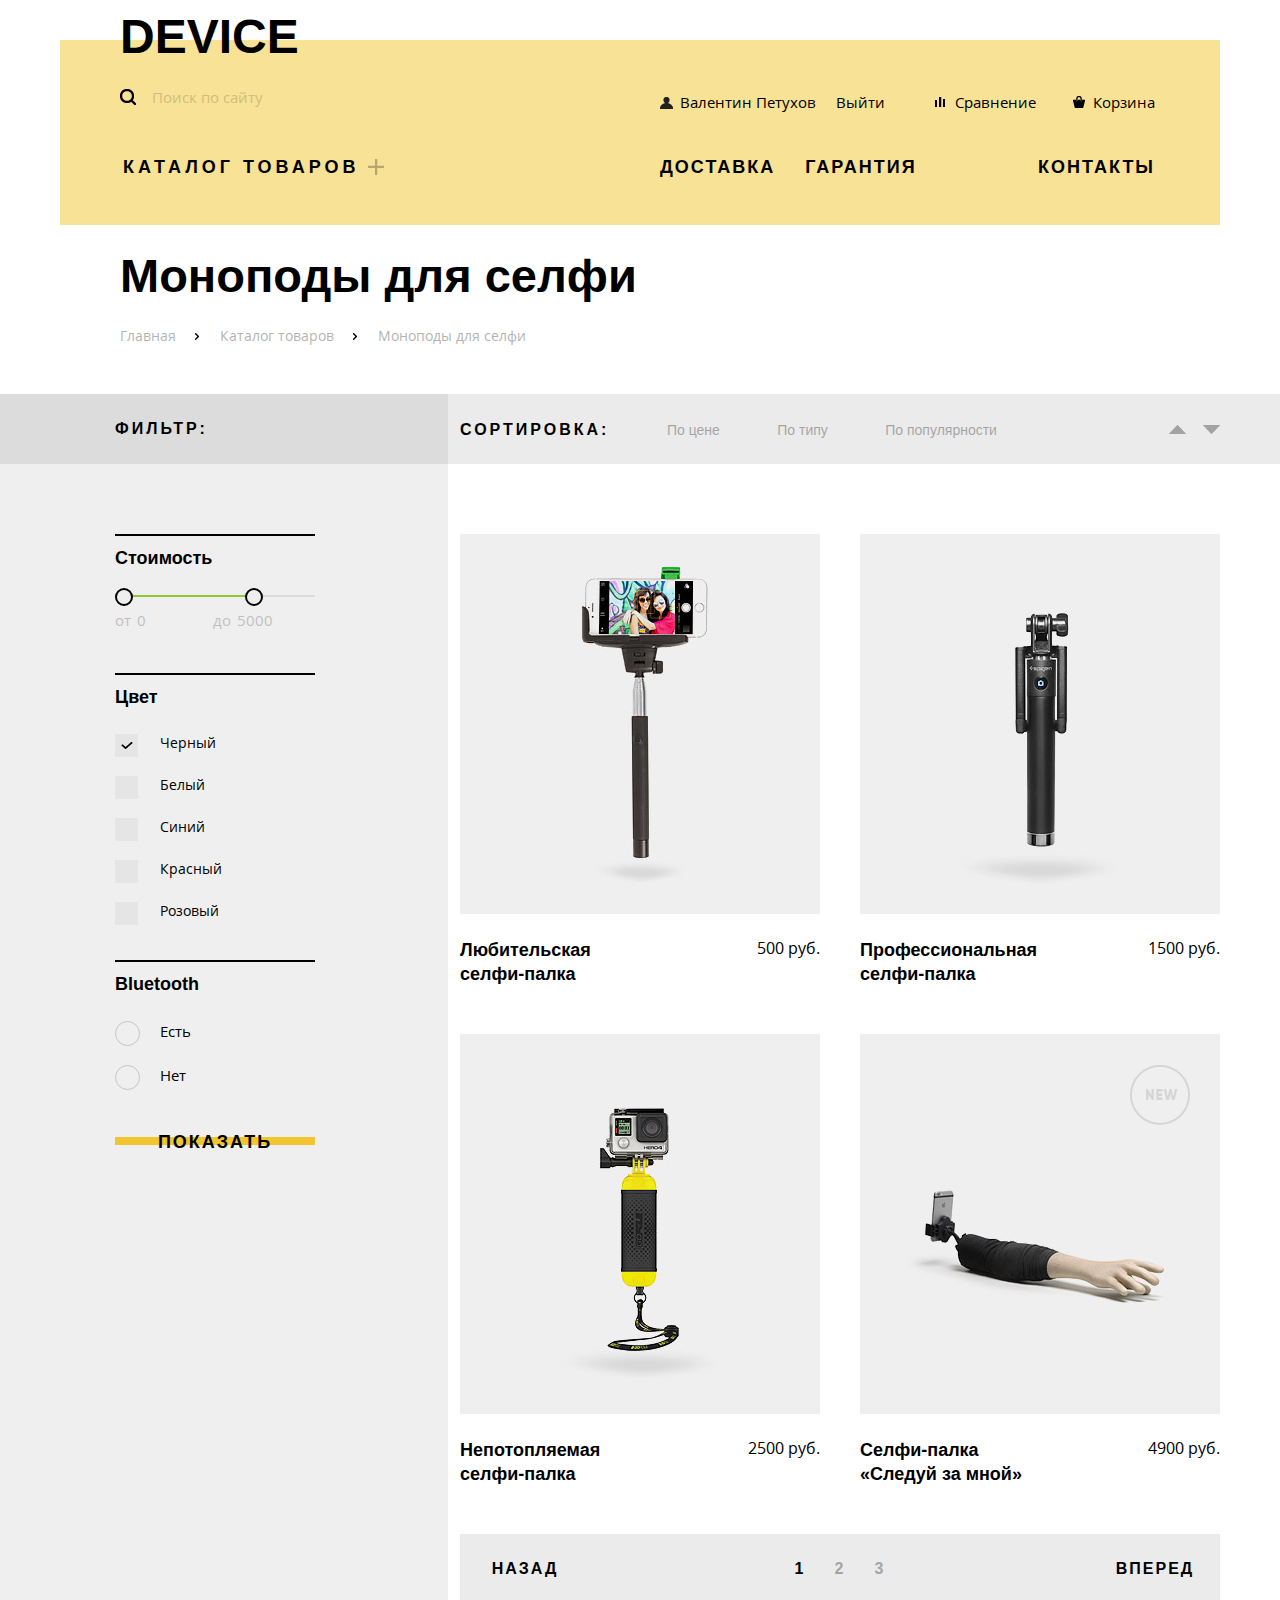
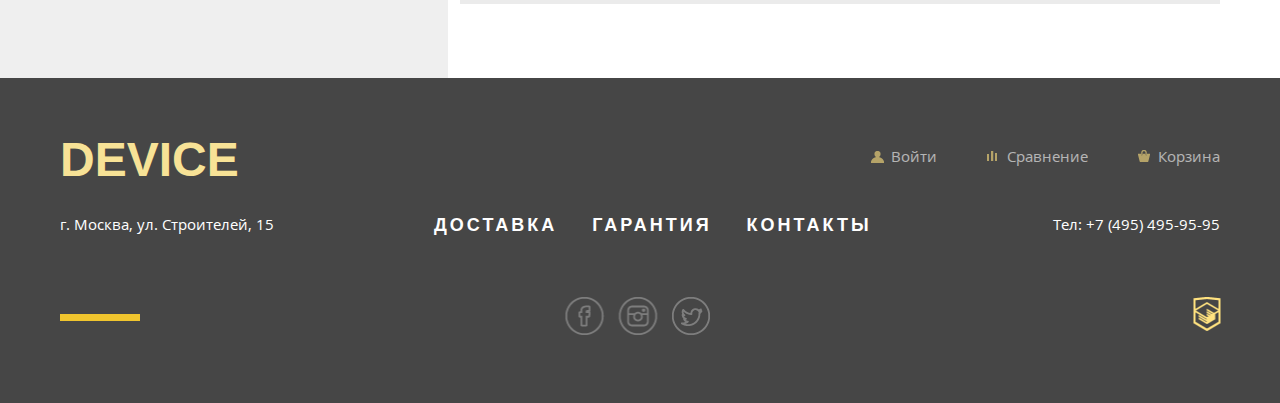
==== commit da99f336: "пункты меню + фон" ====
--- a/catalog.html
+++ b/catalog.html
@@ -54,13 +54,13 @@
 								</li>
 							</ul>
 							<ul class="main-navigation">
-								<li>
+								<li class="delivery-li">
 									<a class="delivery" href="#">Доставка</a>
 								</li>
-								<li>
+								<li class="warranty-li">
 									<a class="warranty" href="#">Гарантия</a>
 								</li>
-								<li>
+								<li class="contacts-li">
 									<a class="contacts" href="#">Контакты</a>
 								</li>
 							</ul>
--- a/css/style.css
+++ b/css/style.css
@@ -481,7 +481,6 @@
     text-transform: uppercase;
     display: inline-block;
     vertical-align: top;
-    margin-left: 30px;
 }
 
 .main-navigation a {
@@ -540,24 +539,21 @@
     opacity: 0.6;
 }
 
-.delivery {
+.delivery-li {
     letter-spacing: 4px;
-}
-
-.warranty {
-    margin-left: 10px;
+    float: left;
+    margin-right: 30px;
+}
+
+.warranty-li {
     letter-spacing: 4px;
-}
-
-.contacts {
+    float: left;
+}
+
+.contacts-li {
     padding-right: 5px;
-    margin-left: 100px;
     letter-spacing: 4px;
-}
-
-.main-navigation:first-child {
-    display: inline-block;
-    float: left;
+    float: right;
 }
 
 .container {
@@ -1499,7 +1495,7 @@
 }
 
 .catalog-wrapper {
-    background: linear-gradient(to left, #ffffff 68%, #efefef 34%);
+    background: linear-gradient(to left, #ffffff 65%, #efefef 35%);
     z-index: -10;
     padding-bottom: 74px;
 }
@@ -1510,6 +1506,7 @@
 
 .filters {
     margin-left: 55px;
+    background-color: #efefef;
 }
 
 .filters-word {
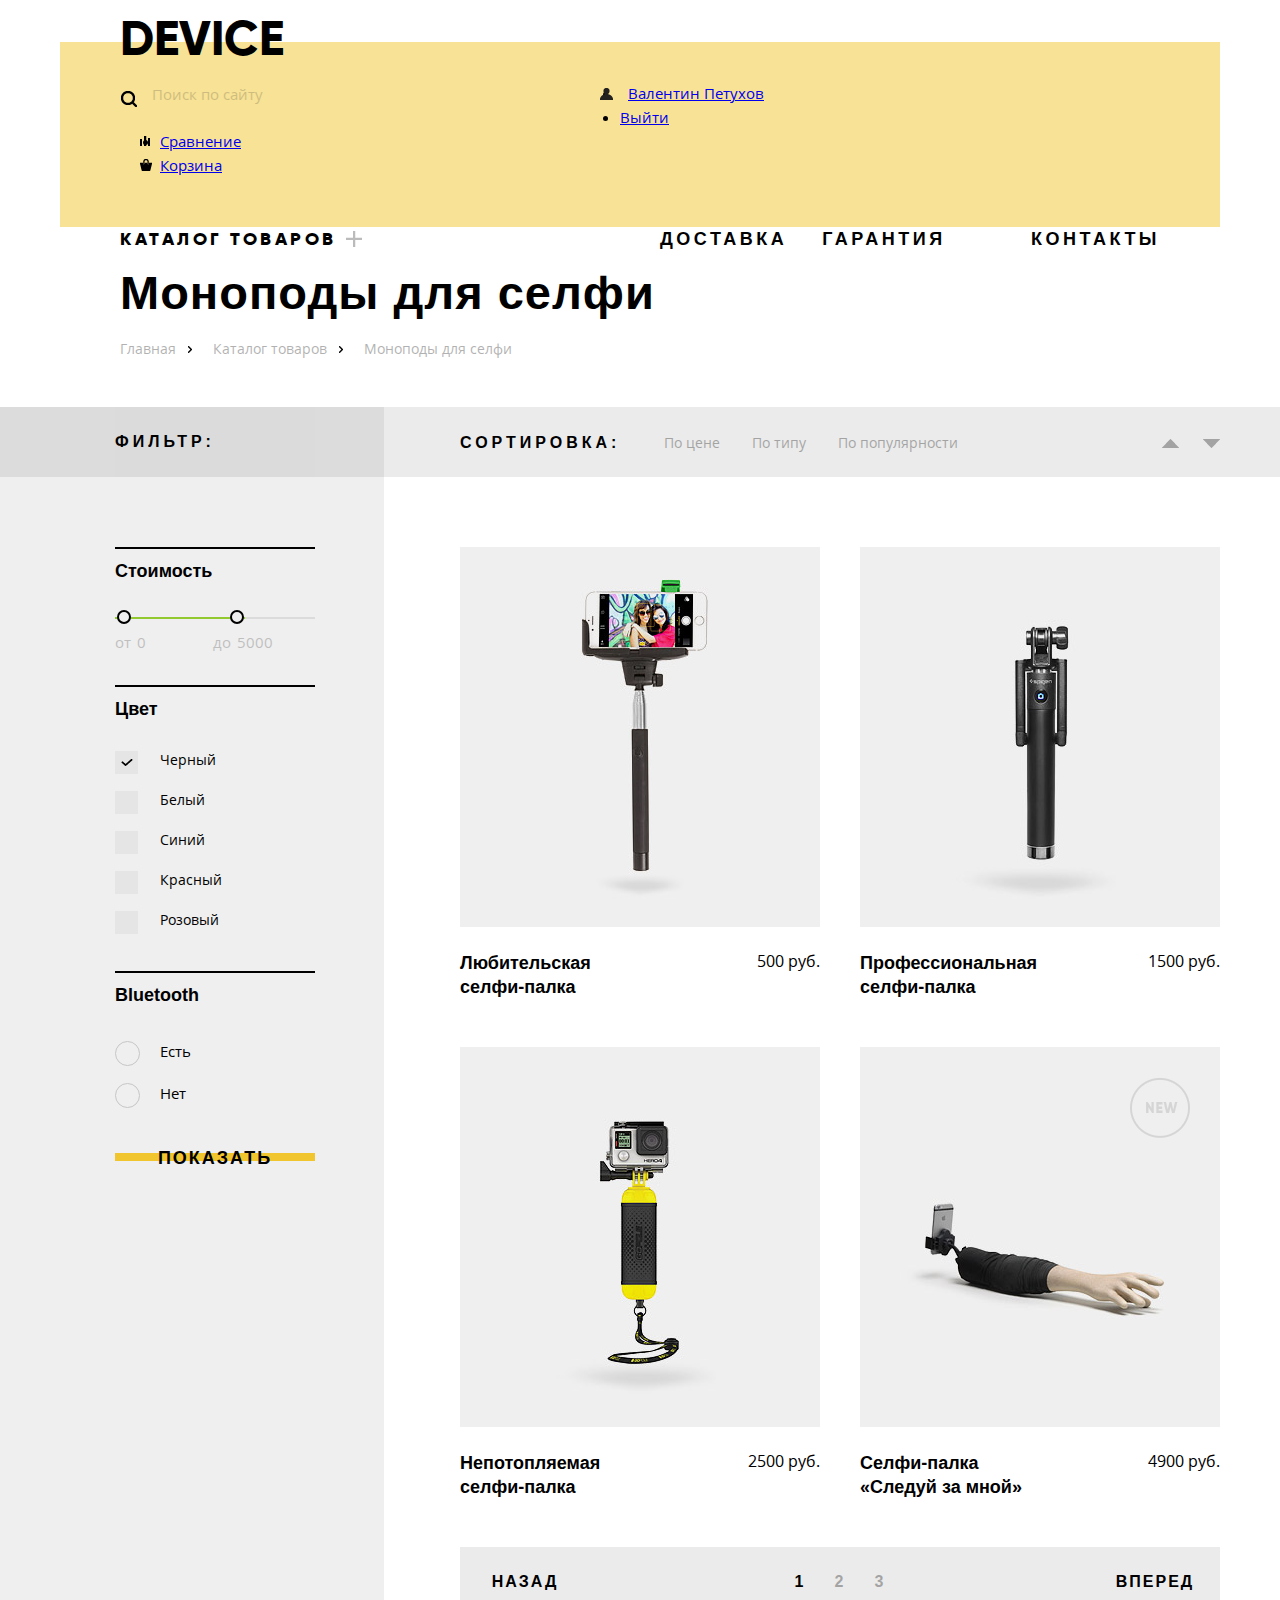
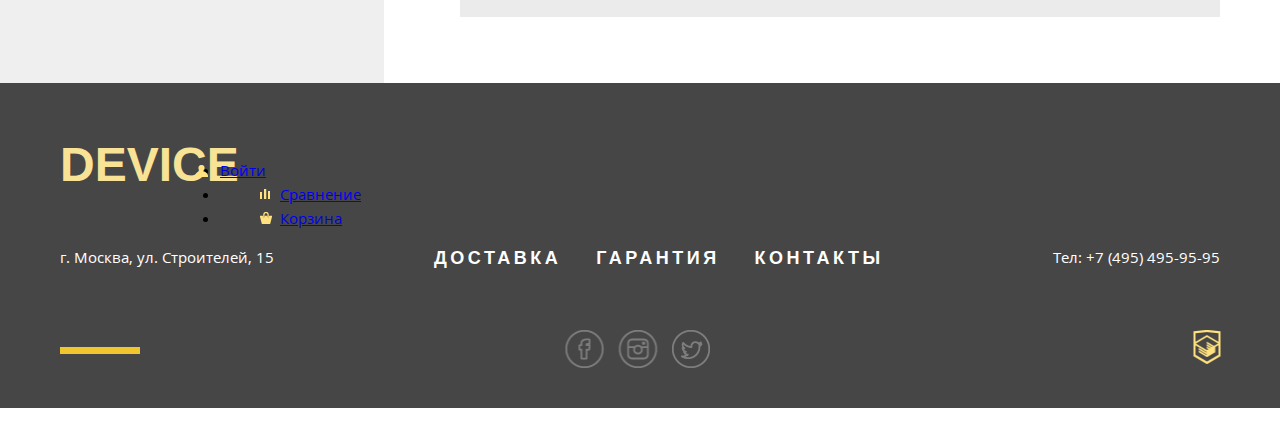
==== commit 6462e4e0: "index - done" ====
--- a/catalog.html
+++ b/catalog.html
@@ -11,7 +11,7 @@
 			<div class="container">
 				<div class="yellow-bg yellow-bg-catalog">
 					<div class="header-wrapper">
-						<h1 class="logo"><a href="#">Device</a></h1>
+						<h1 class="logo"><a href="index.html">Device</a></h1>
 						<div class="user-block clearfix">
 							<div class="search">
 								<form name="search" class="search-form">
@@ -85,19 +85,21 @@
 							<span>Фильтр:</span>
 						</div>
 						<div class="search-results-top">
-							<span>Сортировка:
+							<span>Сортировка:</span>
+                            <div class="sort-value">
 							<a class="sort-btn" href="#">По цене</a>
 							<a class="sort-btn" href="#">По типу</a>
 							<a class="sort-btn" href="#">По популярности</a>
-							</span>
-							<span class="sort-buttons">
+							</div>
+							<div class="sort-buttons">
 							<a class="sort-up" href="#"><img src="img/sort-up.png" width="17" height="9" alt="По возрастанию"></a>
 							<a class="sort-down" href="#"><img src="img/sort-down.png" width="17" height="9" alt="По убыванию"></a>
-							</span>
+							</div>
 						</div>
 					</div>
 				</div>
 				<div class="container">
+                    <div class="filters-bg clearfix">
 					<div class="filters clearfix">
 						<form name="filters" method="get">
 							<fieldset>
@@ -118,27 +120,42 @@
 							</fieldset>
 							<fieldset class="catalog-color">
 								<legend class="color">Цвет</legend>
-								<input type="checkbox" name="color-check-1" value="" id="check1" checked>
-								<label for="check1">Черный</label><br>
-								<input type="checkbox" name="color-check-2" value="" id="check2">
-								<label for="check2">Белый</label><br>
-								<input type="checkbox" name="color-check-3" value="" id="check3">
-								<label for="check3">Синий</label><br>
-								<input type="checkbox" name="color-check-4" value="" id="check4">
-								<label for="check4">Красный</label><br>
-								<input type="checkbox" name="color-check-5" value="" id="check5">
-								<label for="check5">Розовый</label>
+                                <section>
+                                    <input type="checkbox" name="color-check-1" value="" id="check1" checked>
+                                    <label for="check1">Черный</label>
+                                </section>
+                                <section>
+                                    <input type="checkbox" name="color-check-2" value="" id="check2">
+                                    <label for="check2">Белый</label>
+                                </section>
+                                <section>
+                                    <input type="checkbox" name="color-check-3" value="" id="check3">
+                                    <label for="check3">Синий</label>
+                                </section>
+                                <section>
+                                    <input type="checkbox" name="color-check-4" value="" id="check4">
+                                    <label for="check4">Красный</label>
+                                </section>
+                                <section>
+                                    <input type="checkbox" name="color-check-5" value="" id="check5">
+                                    <label for="check5">Розовый</label>
+                                </section>
 							</fieldset>
 							<fieldset class="bluetooth">
 								<legend>Bluetooth</legend>
+                                <section>
 								<input type="radio" name="bt-radio-1" value="" id="radio1">
-								<label for="radio1">Есть</label><br>
+								<label for="radio1">Есть</label>
+                                </section>
+                                <section>
 								<input type="radio" name="bt-radio-1" value="" id="radio2">
-								<label for="radio2">Нет</label><br>
+								<label for="radio2">Нет</label>
+                                </section>
 							</fieldset>
 							<button class="btn submit-btn" type="submit" value="">Показать</button>
 						</form>
 					</div>
+                    </div>
 					<div class="search-results">
 						<article class="catalog-item">
 							<div class="item-actions">
@@ -200,7 +217,7 @@
 		<footer class="main-footer main-footer-catalog">
 			<div class="container clearfix">
 				<div class="footer-top clearfix">
-					<h2 class="footer-logo"><a href="#">Device</a></h2>
+					<h2 class="footer-logo"><a href="index.html">Device</a></h2>
 					<ul class="breadcrumbs-footer">
 						<li><a class="login-footer" href="#">Войти</a></li>
 						<li><a class="compare-footer" href="#">Сравнение</a></li>
--- a/css/style.css
+++ b/css/style.css
@@ -16,13 +16,13 @@
 @font-face {
 	font-family: 'Gilroy ExtraBold'; 
 	src: local("Gilroy ExtraBold"),
-		url("../fonts/gilroyextrabold.woff");
+    url("../fonts/gilroyextrabold.woff");
 } 
 
 .clearfix::after {
-  content: "";
-  display: table;
-  clear: both;
+    content: "";
+    display: table;
+    clear: both;
 }
 
 body {
@@ -205,12 +205,13 @@
 }
 
 .logo {
-    margin-top: 15px;
-    margin-bottom: 35px;
-    font-family: "Gilroy", "Arial", sans-serif;
+    margin-top: 42px;
+    margin-bottom: 30px;
+    font-family: "Gilroy ExtraBold", "Arial", sans-serif;
     font-size: 48px;
     text-transform: uppercase;
-    font-weight: bolder;
+    font-weight: 900;
+    text-align: left;
 }
 
 .logo a {
@@ -247,6 +248,9 @@
 .search-form > label {
     cursor: pointer;
     vertical-align: middle;
+    position: relative;
+    top: 5px;
+    left: 1px;
 }
 
 .search-field {
@@ -295,7 +299,7 @@
 /*    left: 355px;*/
 }
 
-.breadcrumbs {
+.user-menu {
     float: right;
     width: 500px;
     font-size: 0;
@@ -305,52 +309,52 @@
     list-style: none;
 }
 
-.breadcrumbs li {    
-    display: inline;
+.user-menu li {    
+    display: inline-block;
     vertical-align: top;
     font-size: 15px;
     line-height: 36px;
     float: left;
 }
 
-.breadcrumbs li:hover {
+.user-menu li:hover {
     opacity: 0.6;
 }
 
-.breadcrumbs li:active {
+.user-menu li:active {
     opacity: 0.3;
 }
 
-.breadcrumbs li:nth-child(1) {    
+.user-menu .login-li {    
     display: block;
     float: left;
     padding-left: 20px;
 }
 
-.breadcrumbs li:nth-child(2) {
+.user-menu .compare-li {
     display: block;
-    float: left;
-    margin-left: 165px;
-}
-
-.breadcrumbs li:last-child {
+    float: right;
+    margin-right: 60px;
+}
+
+.user-menu .cart-li {
     padding-right: 0;
     display: block;
     float: right;
 }
 
-.breadcrumbs li::after {
+.user-menu li::after {
     padding-right: 20px;
 }
 
-.breadcrumbs a {
+.user-menu a {
     text-decoration: none;
     color: #000000;
 }
 
 .cart {
     position: relative;
-    padding-right: 5px;
+    padding-right: 0;
 }
 
 .cart::before {
@@ -383,6 +387,7 @@
 
 .login {
     position: relative;
+    padding-left: 8px;
 }
 
 .login::before {
@@ -396,10 +401,12 @@
     background-position: -5px -799px;
 }
 
+/*
 .breadcrumbs-catalog li:nth-child(2) {
     margin-left: 20px;
     margin-right: 70px;
 }
+*/
 
 .logout {
     
@@ -413,7 +420,7 @@
 .catalog-navigation {
     position: relative;
     list-style: none;
-    padding-left: 3px;
+    padding-left: 0;
 }
 
 .catalog-drop {
@@ -486,7 +493,7 @@
 .main-navigation a {
     text-decoration: none;
     color: #000000;
-    letter-spacing: 2px;
+    letter-spacing: 3.5px;
 }
 
 .main-navigation a:hover {
@@ -506,14 +513,13 @@
     float: left;
     
     font-size: 18px;
-    font-family: "Gilroy", "Arial", sans-serif;
-    font-weight: bold;
+    font-family: "Gilroy ExtraBold", "Arial", sans-serif;
     text-transform: uppercase;
     display: inline-block;
     vertical-align: top;
     text-decoration: none;
     color: #000000;
-    letter-spacing: 4px;
+    letter-spacing: 3.5px;
 }
 
 .catalog::after {
@@ -540,19 +546,16 @@
 }
 
 .delivery-li {
-    letter-spacing: 4px;
-    float: left;
-    margin-right: 30px;
+    float: left;
+    margin-right: 35px;
 }
 
 .warranty-li {
-    letter-spacing: 4px;
     float: left;
 }
 
 .contacts-li {
-    padding-right: 5px;
-    letter-spacing: 4px;
+    letter-spacing: 5px;
     float: right;
 }
 
@@ -572,6 +575,7 @@
 
 .yellow-bg-catalog {
     height: 185px;
+    z-index: -5;
 }
 
 .header-wrapper {
@@ -605,7 +609,9 @@
     background-color: #f0c52e;
     top: 16px;
     bottom: 16px;
-    transition-duration: 0.25s;
+    -webkit-transition-duration: 0.25s;
+            transition-duration: 0.25s;
+    -webkit-transition-property: top bottom;
     transition-property: top bottom;
     z-index: -1;
 }
@@ -633,14 +639,15 @@
 .slider {
     width: 1040px;
     margin: 0 auto;
-    position: relative;
-    top: -35px;
+    margin-bottom: -15px;
+    position: relative;
+    top: -39px;
     bottom: 0;
 }
 
 .elements {
     position: relative;
-    
+    font-size: 0;
 }
 
 .slide-line {
@@ -656,15 +663,15 @@
 .slide-number {
     position: absolute;
     top: -95px;
-    right: 0;
+    right: -10px;
     display: inline-block;
-    font-size: 179px;
+    font-size: 179.2px;
     color: #ffffff;
-    font-family: "Gilroy", "Arial", sans-serif;
-    font-weight: bold;
-    line-height: 179px;
+    font-family: "Gilroy ExtraBold", "Arial", sans-serif;
+    line-height: 179.2px;
     text-align: right;
     letter-spacing: 0;
+    z-index: -1;
 }
 
 .slide {
@@ -692,6 +699,7 @@
     top: 6px;
     width: 500px;
     float: right;
+    z-index: 10;
 }
 
 .slide-title {
@@ -699,6 +707,7 @@
     font-family: "Gilroy", "Arial", sans-serif;
     font-weight: bold;
     line-height: 55px;
+    display: block;
 }
 
 .slide-text p {
@@ -736,7 +745,8 @@
     vertical-align: top;
     width: 4px;
     height: 4px;
-    margin: 0 14px;
+    margin-left: 12px;
+    margin-right: 13px;
     border: 3px solid #000000;
     opacity: 0.3;
     border-radius: 50%;
@@ -842,12 +852,12 @@
 }
 
 .categories-item {    
-    margin-bottom: 160px;    
+    margin-bottom: 173px;    
 }
 
 .categories-item a {
     display: block;
-    margin-bottom: 20px;
+    margin-bottom: 30px;
     float: left;
     color: #000000;
     font-size: 18px;
@@ -859,7 +869,12 @@
 }
 
 .categories-item-icon {
-    margin-bottom: 40px;
+    margin-bottom: 60px;
+}
+
+.monopods {
+    position: relative;
+    top: 22px;
 }
 
 
@@ -893,7 +908,9 @@
     width: 280px;
     color: #f0c52e;
     background-color: #000000;
-    transition-duration: 0.25s;
+    -webkit-transition-duration: 0.25s;
+            transition-duration: 0.25s;
+    -webkit-transition-property: top bottom;
     transition-property: top bottom;
 }
 
@@ -939,7 +956,9 @@
     background-color: #f0c52e;
 }
 
-.serv-btn {
+.sbtn-1,
+.sbtn-2,
+.sbtn-3 {
     width: 160px;
 }
 
@@ -947,7 +966,9 @@
     width: 280px;
     color: #f0c52e;
     background-color: #000000;
-    transition-duration: 0.25s;
+    -webkit-transition-duration: 0.25s;
+            transition-duration: 0.25s;
+    -webkit-transition-property: top bottom;
     transition-property: top bottom;
 }
 
@@ -955,18 +976,27 @@
     width: 280px;
     background-color: #000;
     color: #f0c52e;
+    text-align: left;
+    padding-left: 20px;
+    box-sizing: border-box;
 }
 
 #sbtn-2:checked ~ .serv-wrapper .sbtn-2 {
     width: 280px;
     background-color: #000;
     color: #f0c52e;
+    text-align: left;
+    padding-left: 25px;
+    box-sizing: border-box;
 }
 
 #sbtn-3:checked ~ .serv-wrapper .sbtn-3 {
     width: 280px;
     background-color: #000;
     color: #f0c52e;
+    text-align: left;
+    padding-left: 38px;
+    box-sizing: border-box;
 }
 
 .services-btn ul {
@@ -1039,6 +1069,19 @@
     background: url("../img/brand-4-hvr.png");
 }
 
+.index-content {
+    height: 560px;
+}
+
+.black-line {
+    position: absolute;
+    top: -15px;
+    left: 0;
+    width: 80px;
+    height: 7px;
+    background-color: #000000;
+}
+
 .index-content h3 {
     margin-bottom: 55px;
 }
@@ -1052,6 +1095,7 @@
 
 .index-content-left ul {
     margin-top: 62px;
+    margin-bottom: 55px;
     font-weight: bold;
     font-family: "Gilroy", "Arial", sans-serif;
     font-size: 16px;
@@ -1069,7 +1113,6 @@
     float: left;
     width: 500px;
     margin-right: 100px;
-    min-height: 560px;
 }
 
 .index-content-left > p {
@@ -1081,7 +1124,6 @@
     position: relative;
     float: right;
     width: 560px;
-    min-height: 560px;
 }
 
 .index-content-right > p {
@@ -1089,17 +1131,12 @@
 }
 
 .index-content-right img {
-    margin-bottom: 80px;
-}
-
-/*
-.index-content {
-    margin-bottom: 90px;
-}
-*/
+    margin-bottom: 0;
+}
 
 .index-content .btn-container {
-    position: absolute;
+    margin-top: 50px;
+    width: 260px;
     bottom: 0;    
 }
 
@@ -1152,7 +1189,7 @@
     opacity: 0.3;
 }
 
-.breadcrumbs-footer {
+.user-menu-footer {
     float: right;
     max-width: 700px;
     font-size: 0;
@@ -1161,30 +1198,30 @@
     list-style: none;
 }
 
-.breadcrumbs-footer li {
+.user-menu-footer li {
     display: inline-block;
     vertical-align: top;
     font-size: 15px;
     line-height: 36px;
 }
 
-.breadcrumbs-footer a {
+.user-menu-footer a {
     color: #ffffff;
     text-decoration: none;
     opacity: 0.6;
 }
 
-.breadcrumbs-footer a:hover {
+.user-menu-footer a:hover {
     opacity: 1;
 }
 
-.breadcrumbs-footer a:active {
+.user-menu-footer a:active {
     opacity: 0.3;
 }
 
 .cart-footer {
     position: relative;
-    margin-left: 70px;
+    margin-left: 60px;
 }
 
 .cart-footer::before {
@@ -1201,7 +1238,7 @@
 
 .compare-footer {
     position: relative;
-    margin-left: 70px;
+    margin-left: 60px;
 }
 
 .compare-footer::before {
@@ -1223,7 +1260,7 @@
     content: "";
     position: absolute;
     top: 25%;
-    left: -20px;
+    left: -25px;
     width: 13px;
     height: 12px;
     background: transparent url("../img/sprite.png");
@@ -1261,6 +1298,7 @@
     font-weight: bold;
     font-family: "Gilroy", "Arial", sans-serif;
     text-decoration: none;
+    letter-spacing: 3.5px;
 }
 
 .footer-nav a:hover {
@@ -1304,7 +1342,8 @@
     position: absolute;
     top: 50%;
     left: 50%;
-    transform: translate(-50%, -50%);
+    -webkit-transform: translate(-50%, -50%);
+            transform: translate(-50%, -50%);
     background: url("../img/sprite.png");
 }
 
@@ -1386,7 +1425,8 @@
     position: absolute;
     top: 50%;
     left: 50%;
-    transform: translate(-50%, -50%);
+    -webkit-transform: translate(-50%, -50%);
+            transform: translate(-50%, -50%);
     background: url("../img/sprite.png");
 }
 
@@ -1443,7 +1483,9 @@
 }
 
 .category-title {
-    margin-bottom: 30px;
+    line-height: 53px;
+    margin-bottom: 12px;
+    letter-spacing: 1px;
 }
 
 .path {
@@ -1475,7 +1517,7 @@
 
 .path a {
     text-decoration: none;
-    margin-right: 40px;
+    margin-right: 33px;
     color: #000000;
     font-size: 14px;
     line-height: 36px;
@@ -1495,9 +1537,10 @@
 }
 
 .catalog-wrapper {
-    background: linear-gradient(to left, #ffffff 65%, #efefef 35%);
+    background: -webkit-linear-gradient(right, #ffffff 70%, #efefef 30%);
+    background: linear-gradient(to left, #ffffff 70%, #efefef 30%);
     z-index: -10;
-    padding-bottom: 74px;
+    padding-bottom: 0;
 }
 
 .catalog-wrapper .container {
@@ -1509,11 +1552,18 @@
     background-color: #efefef;
 }
 
+.filters-bg {
+    display: inline-block;
+    background-color: #efefef;
+    padding-bottom: 500px;
+}
+
 .filters-word {
     float: left;
     width: 200px;
     height: 70px;
     margin-left: 55px;
+    background-color: #dbdbdb;
 }
 
 .filters-word span{
@@ -1522,7 +1572,7 @@
     font-size: 16px;
     font-weight: bold;
     text-transform: uppercase;
-    letter-spacing: 3px;
+    letter-spacing: 4px;
 }
 
 .search-results {
@@ -1542,8 +1592,12 @@
     font-size: 16px;
     font-weight: bold;
     text-transform: uppercase;
-    letter-spacing: 3px;
-    
+    letter-spacing: 4px;
+}
+
+.sort-value, 
+.sort-buttons {
+    display: inline;
 }
 
 .search-results-top a {
@@ -1552,13 +1606,13 @@
     font-size: 14px;
     font-weight: normal;
     letter-spacing: 0;
-    padding: 0 25px;
+    padding: 0 14px;
     text-decoration: none;
     opacity: 0.3;
 }
 
 .search-results-top a:first-child {
-    padding-left: 50px;
+    padding-left: 40px;
 }
 
 .search-results-top a:hover {
@@ -1582,7 +1636,7 @@
 }
 
 .sort-buttons a:last-child {
-    margin-left: 10px;
+    margin-left: 20px;
 }
 
 .filters {
@@ -1596,17 +1650,24 @@
     font-weight: bold;
     font-family: "Gilroy", "Arial", sans-serif;
     color: #000000;
-    margin-bottom: 25px;
+    margin-bottom: 24px;
+}
+
+.filters .color {
+    margin-bottom: 20px;
+}
+
+.filters section {
+    margin-bottom: 10px;
 }
 
 .filters fieldset {
     margin: 0;
 }
 
-
 .price-range {
     width: 200px;
-    margin-bottom: 10px;
+    margin-bottom: 20px;
     padding: 0;
 }
 
@@ -1622,7 +1683,7 @@
 
 .range-controls .bar {
     height: 2px;
-    width: 70%;
+    width: 65%;
     background-color: #91c92f;
 }
 
@@ -1630,8 +1691,8 @@
     position: absolute;
     top: -7px;
     left: 0;
-    width: 14px;
-    height: 14px;
+    width: 10px;
+    height: 10px;
     border: 2px solid #000000;
     border-radius: 50%;
     background-color: #eeeeee;
@@ -1644,15 +1705,15 @@
 }
 
 .range-controls .toggle-min {
-  left: 0;
+  left: 2px;
 }
 
 .range-controls .toggle-max {
-  left: 130px;
+  left: 115px;
 }
 
 .price-controls {
-    margin-bottom: 40px;
+    margin-bottom: 30px;
     opacity: 0.2;
 }
 
@@ -1760,11 +1821,16 @@
 
 .filters legend:first-child {
     padding-top: 10px;
+    padding-bottom: 10px;
 }
 
 fieldset label:last-child {
-    margin-bottom: 40px;
+    margin-bottom: 22px;
     border-bottom: none;
+}
+
+.catalog-color section:last-child {
+    margin-bottom: 42px;
 }
 
 .submit-btn {
@@ -1829,7 +1895,9 @@
     background-color: #f0c52e;
     top: 16px;
     bottom: 16px;
-    transition-duration: 0.25s;
+    -webkit-transition-duration: 0.25s;
+            transition-duration: 0.25s;
+    -webkit-transition-property: top bottom;
     transition-property: top bottom;
     z-index: -1;
 }
@@ -1893,6 +1961,8 @@
     width: 760px;
     height: 70px;
     background-color: #ebebeb;
+    display: -webkit-box;
+    display: -ms-flexbox;
     display: flex;
     z-index: 0;
 }
@@ -1954,9 +2024,15 @@
 
 .page-number-wrapper {    
     width: 500px;
+    display: -webkit-inline-box;
+    display: -ms-inline-flexbox;
     display: inline-flex;
-    flex-wrap: nowrap;
-    justify-content: center;    
+    display: -ms-inline-flex;
+    -ms-flex-wrap: nowrap;
+        flex-wrap: nowrap;
+    -webkit-box-pack: center;
+        -ms-flex-pack: center;
+            justify-content: center;    
 }
 
 .page-number {    
@@ -2003,8 +2079,8 @@
 
 .modal-content {
     display: none;
-    position: absolute;
-    top: 240%;
+    position: fixed;
+    top: 0;
     left: 50%;
     margin-left: -480px;
     width: 960px;
@@ -2054,11 +2130,13 @@
 }
 
 .modal-content-close:before {
-    transform: rotate(45deg);
+    -webkit-transform: rotate(45deg);
+            transform: rotate(45deg);
 }
 
 .modal-content-close:after {
-    transform: rotate(-45deg);
+    -webkit-transform: rotate(-45deg);
+            transform: rotate(-45deg);
 }
 
 .write-us-name-wrapper,
@@ -2126,7 +2204,9 @@
     background-color: #f0c52e;
     top: 16px;
     bottom: 16px;
-    transition-duration: 0.25s;
+    -webkit-transition-duration: 0.25s;
+            transition-duration: 0.25s;
+    -webkit-transition-property: top bottom;
     transition-property: top bottom;
     z-index: -1;
 }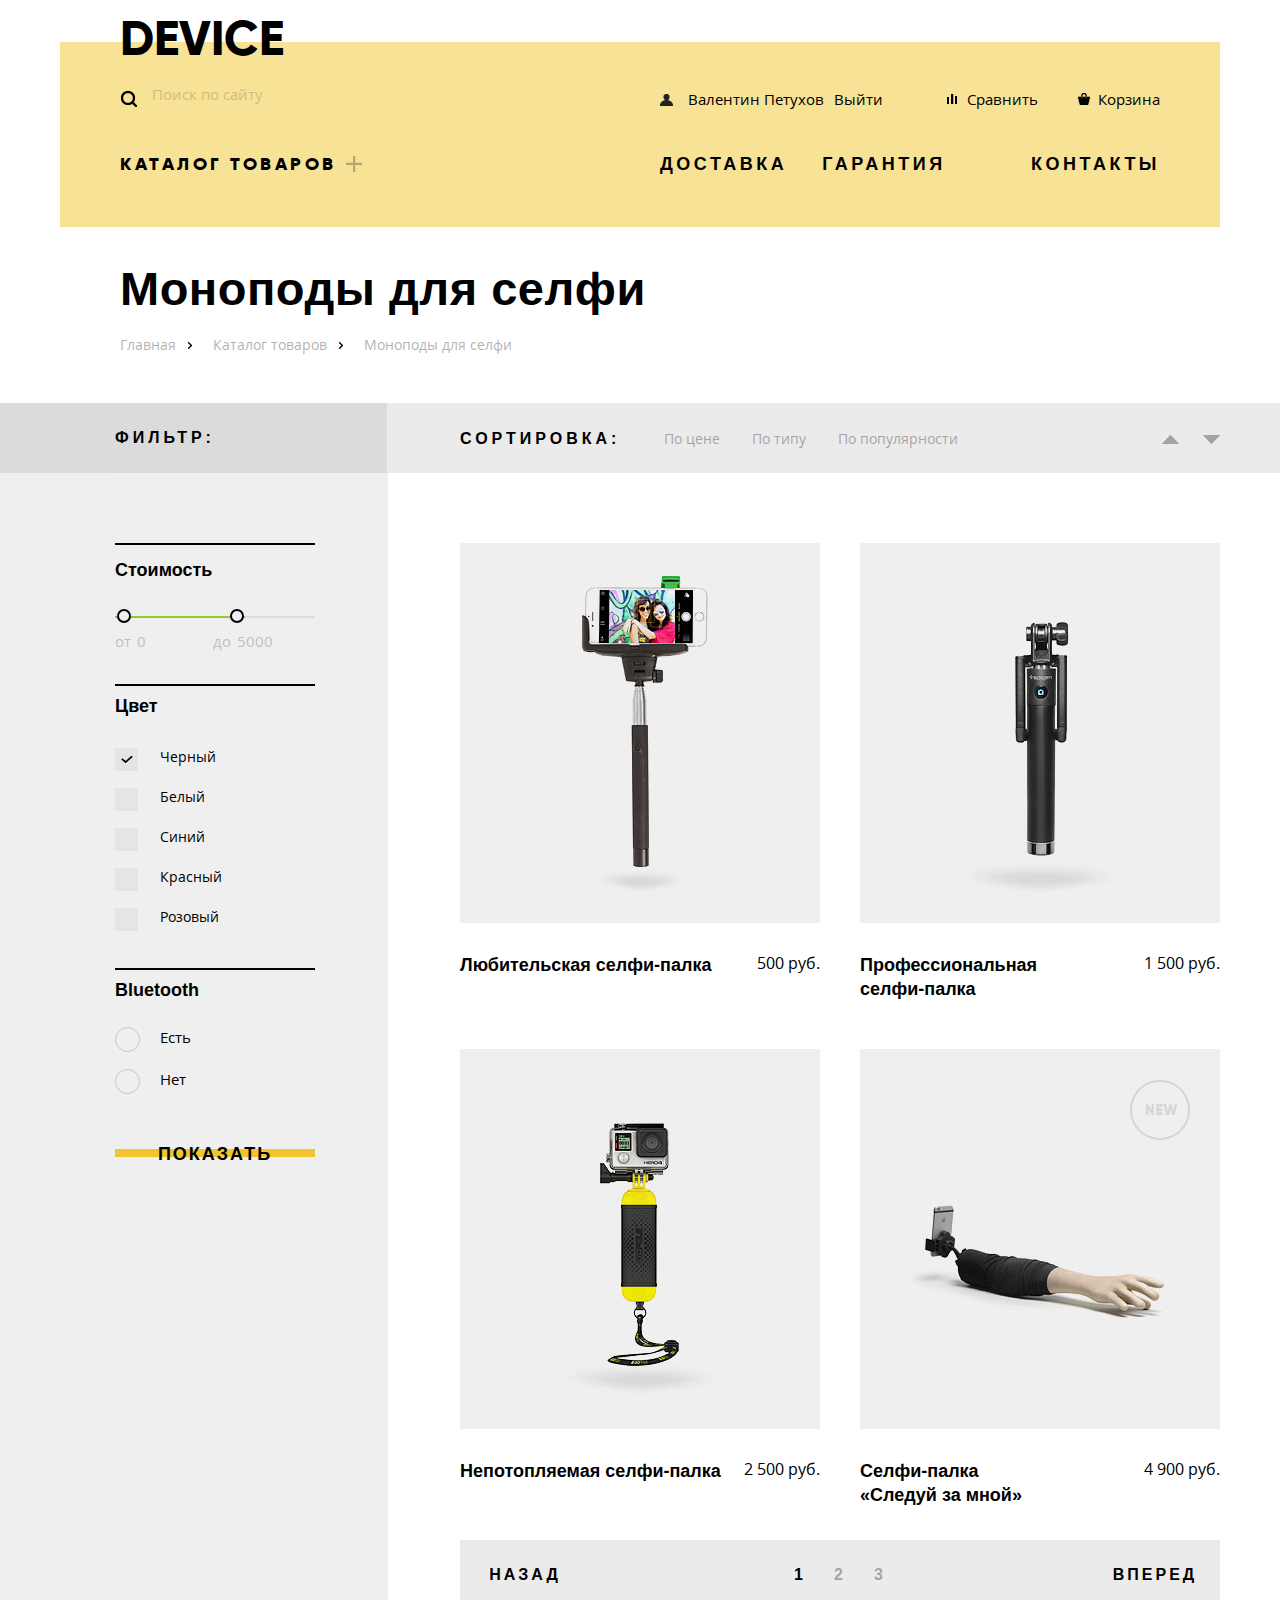
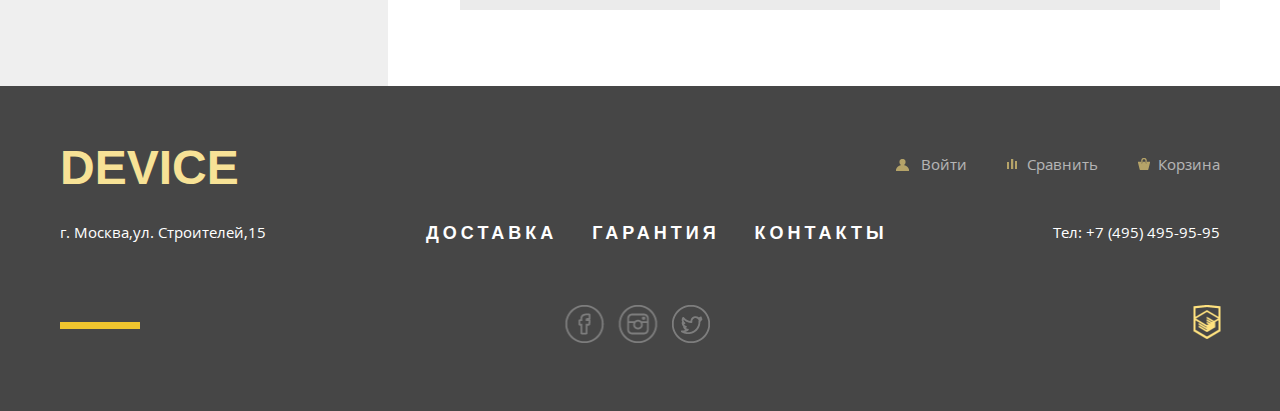
==== commit 5ba9d4e3: "вторая попытка" ====
--- a/catalog.html
+++ b/catalog.html
@@ -20,11 +20,11 @@
 									<button class="search-btn" type="submit">Найти</button>
 								</form>
 							</div>
-							<ul class="breadcrumbs breadcrumbs-catalog">
-								<li><a class="login" href="#">Валентин Петухов</a></li>
-								<li><a class="logout" href="#">Выйти</a></li>
-								<li><a class="compare" href="#">Сравнение</a></li>
-								<li><a class="cart" href="#">Корзина</a></li>
+							<ul class="user-menu user-menu-catalog">
+								<li class="login-li"><a class="login" href="#">Валентин Петухов</a></li>
+								<li class="logout-li"><a class="logout" href="#">Выйти</a></li>
+								<li class="cart-li"><a class="cart" href="#">Корзина</a></li>
+								<li class="compare-li"><a class="compare" href="#">Сравнить</a></li>
 							</ul>
 						</div>
 						<nav class="clearfix">
@@ -86,76 +86,76 @@
 						</div>
 						<div class="search-results-top">
 							<span>Сортировка:</span>
-                            <div class="sort-value">
-							<a class="sort-btn" href="#">По цене</a>
-							<a class="sort-btn" href="#">По типу</a>
-							<a class="sort-btn" href="#">По популярности</a>
+							<div class="sort-value">
+								<a class="sort-btn" href="#">По цене</a>
+								<a class="sort-btn" href="#">По типу</a>
+								<a class="sort-btn" href="#">По популярности</a>
 							</div>
 							<div class="sort-buttons">
-							<a class="sort-up" href="#"><img src="img/sort-up.png" width="17" height="9" alt="По возрастанию"></a>
-							<a class="sort-down" href="#"><img src="img/sort-down.png" width="17" height="9" alt="По убыванию"></a>
-							</div>
-						</div>
-					</div>
-				</div>
-				<div class="container">
-                    <div class="filters-bg clearfix">
-					<div class="filters clearfix">
-						<form name="filters" method="get">
-							<fieldset>
-								<legend class="price">Стоимость</legend>
-								<div class="price-range">
-									<div class="range-controls">
-										<div class="scale">
-											<div class="bar"></div>
+								<a class="sort-up" href="#"><img src="img/sort-up.png" width="17" height="9" alt="По возрастанию"></a>
+								<a class="sort-down" href="#"><img src="img/sort-down.png" width="17" height="9" alt="По убыванию"></a>
+							</div>
+						</div>
+					</div>
+				</div>
+				<div class="container container-bg">
+					<div class="filters-bg clearfix">
+						<div class="filters clearfix">
+							<form name="filters" method="get">
+								<fieldset>
+									<legend class="price">Стоимость</legend>
+									<div class="price-range">
+										<div class="range-controls">
+											<div class="scale">
+												<div class="bar"></div>
+											</div>
+											<div class="toggle toggle-min"></div>
+											<div class="toggle toggle-max"></div>
 										</div>
-										<div class="toggle toggle-min"></div>
-										<div class="toggle toggle-max"></div>
+										<div class="price-controls">
+											<label>от <input type="text" name="min-price" value="0" readonly></label>
+											<label>до <input type="text" name="max-price" value="5000" readonly></label>
+										</div>
 									</div>
-									<div class="price-controls">
-										<label>от <input type="text" name="min-price" value="0" readonly></label>
-										<label>до <input type="text" name="max-price" value="5000" readonly></label>
-									</div>
-								</div>
-							</fieldset>
-							<fieldset class="catalog-color">
-								<legend class="color">Цвет</legend>
-                                <section>
-                                    <input type="checkbox" name="color-check-1" value="" id="check1" checked>
-                                    <label for="check1">Черный</label>
-                                </section>
-                                <section>
-                                    <input type="checkbox" name="color-check-2" value="" id="check2">
-                                    <label for="check2">Белый</label>
-                                </section>
-                                <section>
-                                    <input type="checkbox" name="color-check-3" value="" id="check3">
-                                    <label for="check3">Синий</label>
-                                </section>
-                                <section>
-                                    <input type="checkbox" name="color-check-4" value="" id="check4">
-                                    <label for="check4">Красный</label>
-                                </section>
-                                <section>
-                                    <input type="checkbox" name="color-check-5" value="" id="check5">
-                                    <label for="check5">Розовый</label>
-                                </section>
-							</fieldset>
-							<fieldset class="bluetooth">
-								<legend>Bluetooth</legend>
-                                <section>
-								<input type="radio" name="bt-radio-1" value="" id="radio1">
-								<label for="radio1">Есть</label>
-                                </section>
-                                <section>
-								<input type="radio" name="bt-radio-1" value="" id="radio2">
-								<label for="radio2">Нет</label>
-                                </section>
-							</fieldset>
-							<button class="btn submit-btn" type="submit" value="">Показать</button>
-						</form>
-					</div>
-                    </div>
+								</fieldset>
+								<fieldset class="catalog-color">
+									<legend class="color">Цвет</legend>
+									<section>
+										<input type="checkbox" name="color-check-1" value="" id="check1" checked>
+										<label for="check1">Черный</label>
+									</section>
+									<section>
+										<input type="checkbox" name="color-check-2" value="" id="check2">
+										<label for="check2">Белый</label>
+									</section>
+									<section>
+										<input type="checkbox" name="color-check-3" value="" id="check3">
+										<label for="check3">Синий</label>
+									</section>
+									<section>
+										<input type="checkbox" name="color-check-4" value="" id="check4">
+										<label for="check4">Красный</label>
+									</section>
+									<section>
+										<input type="checkbox" name="color-check-5" value="" id="check5">
+										<label for="check5">Розовый</label>
+									</section>
+								</fieldset>
+								<fieldset class="bluetooth">
+									<legend>Bluetooth</legend>
+									<section>
+										<input type="radio" name="bt-radio-1" value="" id="radio1">
+										<label for="radio1">Есть</label>
+									</section>
+									<section>
+										<input type="radio" name="bt-radio-1" value="" id="radio2">
+										<label for="radio2">Нет</label>
+									</section>
+								</fieldset>
+								<button class="btn submit-btn" type="submit" value="">Показать</button>
+							</form>
+						</div>
+					</div>
 					<div class="search-results">
 						<article class="catalog-item">
 							<div class="item-actions">
@@ -163,7 +163,7 @@
 								<a href="#" class="to-compare">Добавить к сравнению</a>
 							</div>
 							<a href="#"><img src="img/item-1.jpg" width="360" height="380" alt="Любительская селфи-палка"></a>
-							<div class="item-info">
+							<div class="item-info clearfix">
 								<p class="catalog-item-title">Любительская селфи-палка</p>
 								<p class="catalog-item-price">500 руб.</p>
 							</div>
@@ -174,9 +174,9 @@
 								<a href="#" class="to-compare">Добавить к сравнению</a>
 							</div>
 							<a href="#"><img src="img/item-2.jpg" width="360" height="380" alt="Профессиональная селфи-палка"></a>
-							<div class="item-info">
-								<p class="catalog-item-title">Профессиональная селфи-палка</p>
-								<p class="catalog-item-price">1500 руб.</p>
+							<div class="item-info clearfix">
+								<p class="catalog-item-title">Профессиональная<br>селфи-палка</p>
+								<p class="catalog-item-price">1 500 руб.</p>
 							</div>
 						</article>
 						<article class="catalog-item">
@@ -185,9 +185,9 @@
 								<a href="#" class="to-compare">Добавить к сравнению</a>
 							</div>
 							<a href="#"><img src="img/item-3.jpg" width="360" height="380" alt="Непотопляемая селфи-палка"></a>
-							<div class="item-info">
+							<div class="item-info clearfix">
 								<p class="catalog-item-title">Непотопляемая селфи-палка</p>
-								<p class="catalog-item-price">2500 руб.</p>
+								<p class="catalog-item-price">2 500 руб.</p>
 							</div>
 						</article>
 						<article class="catalog-item new-item">
@@ -196,9 +196,9 @@
 								<a href="#" class="to-compare">Добавить к сравнению</a>
 							</div>
 							<a  href="#"><img src="img/item-4.jpg" width="360" height="380" alt="Селфи-палка Следуй за мной"></a>
-							<div class="item-info">
-								<p class="catalog-item-title">Селфи-палка «Следуй за мной»</p>
-								<p class="catalog-item-price">4900 руб.</p>
+							<div class="item-info clearfix">
+								<p class="catalog-item-title">Селфи-палка<br>«Следуй за мной»</p>
+								<p class="catalog-item-price">4 900 руб.</p>
 							</div>
 						</article>
 						<div class="page-nav">
@@ -218,14 +218,14 @@
 			<div class="container clearfix">
 				<div class="footer-top clearfix">
 					<h2 class="footer-logo"><a href="index.html">Device</a></h2>
-					<ul class="breadcrumbs-footer">
+					<ul class="user-menu-footer">
 						<li><a class="login-footer" href="#">Войти</a></li>
-						<li><a class="compare-footer" href="#">Сравнение</a></li>
+						<li><a class="compare-footer" href="#">Сравнить</a></li>
 						<li><a class="cart-footer" href="#">Корзина</a></li>
 					</ul>
 				</div>
 				<div class="footer-second clearfix">
-					<span class="address">г. Москва, ул. Строителей, 15</span>
+					<span class="address">г. Москва,ул. Строителей,15</span>
 					<ul class="footer-nav">
 						<li><a href="#">Доставка</a></li>
 						<li><a href="#">Гарантия</a></li>
--- a/css/style.css
+++ b/css/style.css
@@ -32,7 +32,6 @@
     color: #000000;
     font-weight: normal;
     font-family: "Open Sans", "Arial", sans-serif;
-    
 }
 
 
@@ -409,7 +408,7 @@
 */
 
 .logout {
-    
+    margin-left: 10px;
 }
 
 nav {
@@ -429,12 +428,12 @@
     top: -9999em;
     left: -60px;
     width: 1100px;
-    height: 135px;
+    height: 140px;
     background-color: #f7e296;
     border-top: 30px solid transparent;
-    z-index: 1;
     list-style: none;
-    opacity: 0;
+    opacity: 1;
+    z-index: 2001;
 }
 
 .catalog-navigation:hover .catalog-drop {
@@ -511,7 +510,6 @@
 .catalog {
     position: relative;
     float: left;
-    
     font-size: 18px;
     font-family: "Gilroy ExtraBold", "Arial", sans-serif;
     text-transform: uppercase;
@@ -708,6 +706,7 @@
     font-weight: bold;
     line-height: 55px;
     display: block;
+    z-index: 2;
 }
 
 .slide-text p {
@@ -1137,7 +1136,7 @@
 .index-content .btn-container {
     margin-top: 50px;
     width: 260px;
-    bottom: 0;    
+/*    bottom: 0;    */
 }
 
 .index-content a {    
@@ -1298,7 +1297,7 @@
     font-weight: bold;
     font-family: "Gilroy", "Arial", sans-serif;
     text-decoration: none;
-    letter-spacing: 3.5px;
+    letter-spacing: 4px;
 }
 
 .footer-nav a:hover {
@@ -1484,8 +1483,9 @@
 
 .category-title {
     line-height: 53px;
+    margin-top: 35px;
     margin-bottom: 12px;
-    letter-spacing: 1px;
+    letter-spacing: 0.5px;
 }
 
 .path {
@@ -1534,13 +1534,14 @@
 
 .filters-top-bg {
     background-color: rgba(0, 0, 0, 0.08);
+    
 }
 
 .catalog-wrapper {
     background: -webkit-linear-gradient(right, #ffffff 70%, #efefef 30%);
     background: linear-gradient(to left, #ffffff 70%, #efefef 30%);
     z-index: -10;
-    padding-bottom: 0;
+/*    padding-bottom: 74px;*/
 }
 
 .catalog-wrapper .container {
@@ -1548,14 +1549,20 @@
 }
 
 .filters {
+    padding-top: 5px;
     margin-left: 55px;
     background-color: #efefef;
 }
 
+.container-bg {
+    display: table;
+}
+
 .filters-bg {
-    display: inline-block;
+    display: table-cell;
     background-color: #efefef;
-    padding-bottom: 500px;
+    vertical-align: top;
+    padding-right: 64px;
 }
 
 .filters-word {
@@ -1563,6 +1570,7 @@
     width: 200px;
     height: 70px;
     margin-left: 55px;
+    padding-right: 72px;
     background-color: #dbdbdb;
 }
 
@@ -1577,6 +1585,7 @@
 
 .search-results {
     margin-left: 50px;
+    padding-bottom: 76px;
 }
 
 .search-results-top {
@@ -1812,7 +1821,12 @@
 }
 
 .filters .bluetooth {
+    margin-bottom: 10px;
     border-bottom: none;
+}
+
+.bluetooth legend {
+    margin-bottom: 15px;
 }
 
 .catalog-color {
@@ -1820,7 +1834,7 @@
 }
 
 .filters legend:first-child {
-    padding-top: 10px;
+    padding-top: 8px;
     padding-bottom: 10px;
 }
 
@@ -1854,6 +1868,10 @@
     position: relative;
     margin-top: 70px;
     margin-bottom: -40px;
+}
+
+.item-info {
+    margin-top: 6px;
 }
 
 .item-actions {
@@ -1937,12 +1955,8 @@
     margin-right: 36px;
 }
 
-.item-info {
-    
-}
-
 .catalog-item-title {
-    width: 180px;
+    width: 270px;
     font-weight: bold;
     font-family: "Gilroy", "Arial", sans-serif;
     font-size: 18px;
@@ -1957,7 +1971,7 @@
 }
 
 .page-nav {
-    margin-top: 70px;
+    margin-top: 55px;
     width: 760px;
     height: 70px;
     background-color: #ebebeb;
@@ -1975,7 +1989,7 @@
     font-weight: bold;
     font-size: 16px;
     color: #000000;
-    letter-spacing: 2px;
+    letter-spacing: 3px;
 }
 
 .page-prev {
@@ -2168,7 +2182,6 @@
 
 .write-us-name {
     margin-right: 36px;
-    
 }
 
 .label-text-area {
